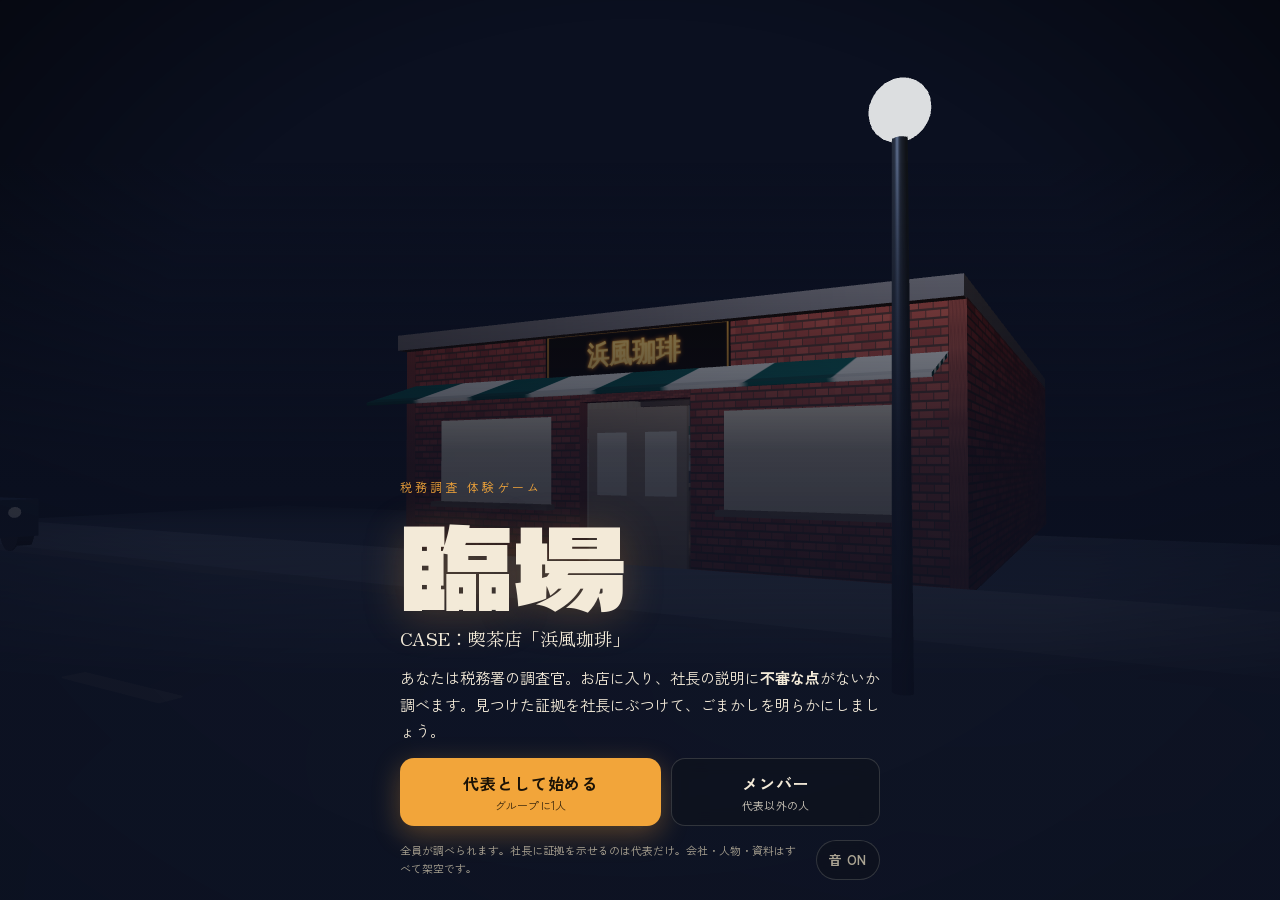
==== index.html @ a2a1b1ac "3Dの税務調査体験ゲーム「臨場」の最初の版を追加 Co-Authored-By: Claude Opus 5.5 <noreply@anthropic.com> Claude-Session: htt" ====
<!doctype html>
<html lang="ja">
<head>
<meta charset="utf-8">
<meta name="viewport" content="width=device-width,initial-scale=1,maximum-scale=1,viewport-fit=cover">
<meta name="theme-color" content="#0b1020">
<title>臨場 浜風珈琲</title>
<meta name="description" content="喫茶店に調査に入り、社長の説明の不審な点を証拠で崩す、3Dの税務調査体験ゲーム（すべて架空）。">
<link rel="preconnect" href="https://fonts.googleapis.com">
<link rel="preconnect" href="https://fonts.gstatic.com" crossorigin>
<link rel="stylesheet" href="https://fonts.googleapis.com/css2?family=Dela+Gothic+One&family=Zen+Kaku+Gothic+New:wght@400;700&family=Zen+Old+Mincho:wght@600&display=swap">
<link rel="stylesheet" href="css/game.css">
</head>
<body>
<div id="stage" aria-label="調査現場の3D画面"></div>
<div id="vignette"></div>
<div id="loading">調査の準備中…</div>

<!-- タイトル -->
<section id="title" hidden>
  <div class="t-wrap">
    <div class="t-kicker">税務調査 体験ゲーム</div>
    <h1 class="t-name">臨場</h1>
    <p class="t-case">CASE：喫茶店「浜風珈琲」</p>
    <p class="t-sub">あなたは税務署の調査官。お店に入り、社長の説明に<b>不審な点</b>がないか調べます。見つけた証拠を社長にぶつけて、ごまかしを明らかにしましょう。</p>
    <div class="t-row">
      <button class="btn btn-main" id="as-leader">代表として始める<small>グループに1人</small></button>
      <button class="btn btn-ghost" id="as-member">メンバー<small>代表以外の人</small></button>
    </div>
    <button class="btn btn-ghost t-resume" id="resume" hidden>続きから再開する</button>
    <div class="t-foot">
      <span>全員が調べられます。社長に証拠を示せるのは代表だけ。会社・人物・資料はすべて架空です。</span>
      <button class="icon-btn" id="t-sound" aria-label="音のオンとオフ"></button>
    </div>
  </div>
</section>

<!-- プレイ中 -->
<div id="hud" hidden>
  <div class="hud-top">
    <div class="place"><small id="role-label">代表</small><span id="place-label">店内</span></div>
    <div class="hud-tools">
      <button class="icon-btn" id="b-book" aria-label="手帳を開く">
        <svg viewBox="0 0 24 24" fill="none" stroke="currentColor" stroke-width="2" stroke-linecap="round" stroke-linejoin="round"><path d="M4 4h11a3 3 0 0 1 3 3v13H7a3 3 0 0 1-3-3z"/><path d="M4 17a3 3 0 0 1 3-3h11"/></svg>手帳<span class="badge" id="book-count">0</span></button>
      <button class="icon-btn" id="b-hint" aria-label="ヒントを聞く">
        <svg viewBox="0 0 24 24" fill="none" stroke="currentColor" stroke-width="2" stroke-linecap="round" stroke-linejoin="round"><path d="M9 18h6M10 21h4M12 3a6 6 0 0 0-4 10.5c.7.7 1 1.5 1 2.5h6c0-1 .3-1.8 1-2.5A6 6 0 0 0 12 3z"/></svg>ヒント</button>
      <button class="icon-btn" id="b-sound" aria-label="音のオンとオフ"></button>
    </div>
  </div>
  <div class="hud-mid"><div id="coach" hidden><div class="hand"></div><p>指でなぞって見回す・光る印をタップ</p></div></div>
  <div class="hud-bottom">
    <div class="claims" id="claims"></div>
    <div class="row2" id="row2">
      <button class="btn btn-ghost" id="b-move" hidden></button>
      <button class="btn btn-main" id="b-council">相談タイム</button>
    </div>
  </div>
</div>

<div id="talk" hidden>
  <div class="talk-box" id="talk-box" role="button" tabindex="0" aria-label="タップで次へ">
    <canvas id="talk-face" width="160" height="160"></canvas>
    <div><div class="talk-who" id="talk-who"></div><div class="talk-say" id="talk-say" aria-live="polite"></div></div>
    <div class="talk-next"><span>▼ タップで次へ</span></div>
  </div>
</div>
<button class="icon-btn" id="skip" hidden>スキップ ▶▶</button>

<div id="toast" hidden></div>
<section class="sheet" id="evidence" hidden><div class="paper" id="paper"></div></section>
<section class="sheet" id="notebook" hidden><div class="book" id="book"></div></section>
<section class="sheet" id="dial" hidden>
  <div class="lockbox" id="lockbox">
    <h2>金庫</h2>
    <p>4けたの番号で開きます。<br>番号のヒントは、どこかにあるはず。</p>
    <div class="wheels" id="wheels"></div>
    <div class="btns"><button class="btn btn-ghost" id="dial-cancel">やめる</button><button class="btn btn-main" id="dial-ok">開ける</button></div>
  </div>
</section>
<section class="sheet" id="council" hidden><div class="council-in" id="council-in"></div></section>

<div id="speedlines"></div>
<div id="thrust" hidden></div>
<div id="flash"></div>
<div id="banner" hidden></div>
<div id="fade"></div>
<section id="result" hidden><div class="r-wrap" id="result-in"></div></section>

<script src="js/vendor/three.min.js"></script>
<script src="js/data.js"></script>
<script src="js/audio.js"></script>
<script src="js/world.js"></script>
<script src="js/game.js"></script>
</body>
</html>
---- css/game.css ----
/* 夜の調査現場：3Dを全画面に敷き、操作は調査ファイル風の札と紙で重ねる（暗い1テーマに固定） */
:root{
  --night:#0b1020;
  --ink:#f3ead8;
  --dim:#aaa392;
  --amber:#f2a53a;
  --amber-ink:#1b1206;
  --red:#e2553f;
  --green:#5fbf8f;
  --paper:#f7f1e3;
  --paper-2:#ece3cf;
  --paper-ink:#2b2620;
  --paper-dim:#7a6e5c;
  --panel:rgba(14,18,30,.84);
  --panel-solid:#151b2b;
  --line:rgba(243,234,216,.16);
  --f-display:"Dela Gothic One","Hiragino Kaku Gothic StdN","Noto Sans JP",sans-serif;
  --f-body:"Zen Kaku Gothic New","Hiragino Sans","Noto Sans JP",system-ui,sans-serif;
  --f-paper:"Zen Old Mincho","Hiragino Mincho ProN","Noto Serif JP",serif;
  --gx:max(16px,env(safe-area-inset-left,0px));
  --gy:max(16px,env(safe-area-inset-right,0px));
  --top:calc(10px + env(safe-area-inset-top,0px));
  --bot:calc(12px + env(safe-area-inset-bottom,0px));
  color-scheme:dark;
}
*{box-sizing:border-box}
[hidden]{display:none!important}
html,body{height:100%;margin:0}
body{background:var(--night);color:var(--ink);font-family:var(--f-body);font-size:15px;overflow:hidden;
  -webkit-tap-highlight-color:transparent;user-select:none;-webkit-user-select:none;-webkit-touch-callout:none}
button{font:inherit;color:inherit;cursor:pointer;border:0;background:none;padding:0}
button:focus-visible{outline:2px solid var(--amber);outline-offset:3px}
b{font-weight:700}

#stage{position:fixed;inset:0;touch-action:none}
#stage canvas{display:block;width:100%;height:100%}
#vignette{position:fixed;inset:0;pointer-events:none;background:radial-gradient(ellipse at 50% 45%,transparent 55%,rgba(0,0,0,.55) 100%)}
#fade{position:fixed;inset:0;background:#000;opacity:0;pointer-events:none;transition:opacity .45s ease}
#fade.on{opacity:1}

/* ---------- 共通ボタン ---------- */
.btn{display:flex;align-items:center;justify-content:center;gap:8px;width:100%;min-height:52px;padding:12px 16px;border-radius:14px;
  font-weight:700;font-size:16px;letter-spacing:.06em;text-align:center;transition:transform .12s ease,filter .12s ease}
.btn:active{transform:scale(.97)}
.btn-main{background:var(--amber);color:var(--amber-ink);box-shadow:0 8px 28px rgba(242,165,58,.32)}
.btn-red{background:var(--red);color:#fff;box-shadow:0 8px 28px rgba(226,85,63,.35)}
.btn-ghost{background:var(--panel);border:1px solid var(--line);backdrop-filter:blur(8px);-webkit-backdrop-filter:blur(8px)}
.btn[disabled]{opacity:.38;cursor:default;box-shadow:none}
.icon-btn{white-space:nowrap;display:inline-flex;align-items:center;gap:6px;height:40px;padding:0 12px;border-radius:999px;background:var(--panel);
  border:1px solid var(--line);font-size:13px;font-weight:700;letter-spacing:.04em;backdrop-filter:blur(8px);-webkit-backdrop-filter:blur(8px);position:relative}
.icon-btn svg{width:18px;height:18px;flex:none}
.badge{position:absolute;top:-4px;right:-4px;min-width:20px;height:20px;padding:0 5px;border-radius:999px;background:var(--amber);color:var(--amber-ink);
  font-size:11px;display:grid;place-items:center;font-variant-numeric:tabular-nums}
.badge.pop{animation:pop .5s cubic-bezier(.2,1.6,.4,1)}
@keyframes pop{from{transform:scale(2.2)}}

/* ---------- 読み込み ---------- */
#loading{position:fixed;inset:0;display:grid;place-items:center;text-align:center;font-size:13px;color:var(--dim);letter-spacing:.2em;padding:0 var(--gx)}

/* ---------- タイトル ---------- */
#title{position:fixed;inset:0;display:flex;flex-direction:column;justify-content:flex-end;overflow:auto;
  background:linear-gradient(180deg,rgba(11,16,32,0) 18%,rgba(11,16,32,.78) 50%,rgba(11,16,32,.96) 75%);
  padding-left:var(--gx);padding-right:var(--gy);padding-block:var(--top) calc(20px + env(safe-area-inset-bottom,0px))}
.t-wrap{max-width:30rem;width:100%;margin:0 auto;display:flex;flex-direction:column;gap:14px}
.t-kicker{font-size:12px;letter-spacing:.26em;color:var(--amber)}
.t-name{font-family:var(--f-display);font-weight:400;font-size:clamp(64px,22vw,112px);line-height:.95;margin:0;letter-spacing:.02em;
  text-shadow:0 6px 40px rgba(242,165,58,.25)}
.t-case{font-family:var(--f-paper);font-size:18px;margin:-4px 0 0;color:var(--ink)}
.t-sub{font-size:15px;line-height:1.75;margin:0;color:var(--ink)}
.t-row{display:grid;grid-template-columns:1.25fr 1fr;gap:10px}
.t-row .btn{flex-direction:column;gap:2px;min-height:64px}
.t-row .btn small{font-size:11px;font-weight:400;letter-spacing:.02em;opacity:.85}
.t-foot{display:flex;justify-content:space-between;align-items:center;gap:12px;font-size:11px;color:var(--dim);line-height:1.6}
.t-resume{font-size:13px}

/* ---------- プレイ中のHUD ---------- */
#hud{position:fixed;inset:0;pointer-events:none;display:flex;flex-direction:column;
  padding-left:var(--gx);padding-right:var(--gy);padding-block:var(--top) var(--bot)}
#hud > *{pointer-events:auto}
#hud > .hud-mid{pointer-events:none}
.hud-top{display:flex;justify-content:space-between;align-items:center;gap:8px}
.place{display:flex;flex-direction:column;gap:2px;padding:6px 12px;border-radius:12px;background:var(--panel);border:1px solid var(--line);backdrop-filter:blur(8px);-webkit-backdrop-filter:blur(8px)}
.place small{font-size:10px;letter-spacing:.16em;color:var(--amber)}
.place span{font-size:14px;font-weight:700}
.hud-tools{display:flex;gap:6px}
.hud-mid{flex:1;pointer-events:none;position:relative}
.hud-bottom{display:flex;flex-direction:column;gap:8px;max-width:34rem;width:100%;margin:0 auto}
.claims{display:grid;grid-template-columns:repeat(3,1fr);gap:6px}
.claim-chip{display:flex;align-items:center;gap:6px;padding:7px 9px;border-radius:10px;background:var(--panel);border:1px solid var(--line);
  font-size:12px;line-height:1.25;backdrop-filter:blur(8px);-webkit-backdrop-filter:blur(8px);text-align:left}
.claim-chip i{flex:none;width:16px;height:16px;border-radius:50%;border:2px solid var(--dim)}
.claim-chip.solved{border-color:rgba(226,85,63,.6)}
.claim-chip.solved i{border-color:var(--red);background:var(--red);box-shadow:inset 0 0 0 3px var(--panel-solid)}
.claim-chip.just{animation:chipFlash 1.2s ease}
@keyframes chipFlash{0%,100%{background:var(--panel)}30%{background:rgba(226,85,63,.55)}}
.row2{display:flex;gap:8px}
.row2 .btn-ghost{width:auto;flex:none;padding-inline:14px;font-size:14px}
.row2 .btn-main{flex:1}

/* 操作のお手本（指） */
#coach{position:absolute;left:50%;top:44%;transform:translate(-50%,-50%);display:flex;flex-direction:column;align-items:center;gap:10px;pointer-events:none}
#coach .hand{width:56px;height:56px;border-radius:50%;background:rgba(242,165,58,.25);border:2px solid var(--amber);animation:swipe 2.2s ease-in-out infinite}
#coach p{white-space:nowrap;font-size:12px!important;margin:0;padding:6px 12px;border-radius:999px;background:var(--panel);font-size:13px}
@keyframes swipe{0%,100%{transform:translateX(-60px)}50%{transform:translateX(60px)}}

/* ---------- 台詞 ---------- */
#talk{position:fixed;left:0;right:0;bottom:0;padding-left:var(--gx);padding-right:var(--gy);padding-bottom:var(--bot);z-index:30;pointer-events:none}
.talk-box{pointer-events:auto;max-width:34rem;margin:0 auto;display:grid;grid-template-columns:64px 1fr;gap:12px;align-items:start;
  background:var(--panel);border:1px solid var(--line);border-radius:16px;padding:12px;backdrop-filter:blur(10px);-webkit-backdrop-filter:blur(10px);
  animation:talkIn .3s ease;cursor:pointer}
@keyframes talkIn{from{opacity:0;transform:translateY(12px)}}
.talk-box canvas{width:64px;height:64px;border-radius:12px;display:block}
.talk-box.no-face{grid-template-columns:1fr}
.talk-box.no-face canvas{display:none}
.talk-who{font-size:11px;letter-spacing:.14em;color:var(--amber);margin-bottom:3px}
.talk-say{font-size:16px;line-height:1.7;min-height:3.4em}
.talk-say b{color:var(--amber)}
.talk-next{display:flex;justify-content:flex-end;font-size:12px;color:var(--dim);margin-top:2px;grid-column:1/-1}
.talk-next span{animation:blink 1s steps(2) infinite}
@keyframes blink{50%{opacity:.2}}
#skip{position:fixed;top:var(--top);right:var(--gy);z-index:31}

/* ---------- お知らせ ---------- */
#toast{position:fixed;left:50%;top:calc(66px + env(safe-area-inset-top,0px));transform:translateX(-50%);z-index:40;pointer-events:none;
  padding:10px 16px;border-radius:999px;background:var(--panel-solid);border:1px solid var(--amber);font-size:14px;font-weight:700;white-space:nowrap;
  max-width:calc(100vw - 32px);overflow:hidden;text-overflow:ellipsis;animation:toastIn .35s cubic-bezier(.2,1.4,.4,1)}
@keyframes toastIn{from{opacity:0;transform:translate(-50%,-12px)}}

/* ---------- 紙（証拠） ---------- */
.sheet{position:fixed;inset:0;z-index:35;display:flex;align-items:center;justify-content:center;background:rgba(4,6,12,.62);
  padding-left:var(--gx);padding-right:var(--gy);padding-block:var(--top) var(--bot)}
.paper{background:var(--paper);color:var(--paper-ink);width:min(26rem,100%);max-height:100%;overflow:auto;border-radius:6px;padding:20px 18px 16px;
  box-shadow:0 24px 70px rgba(0,0,0,.65);transform:rotate(-.8deg);animation:paperIn .5s cubic-bezier(.2,1.1,.3,1.1);user-select:text;-webkit-user-select:text}
@keyframes paperIn{from{transform:translateY(60px) rotate(5deg) scale(.85);opacity:0}}
.paper h3{font-size:11px;letter-spacing:.16em;color:var(--paper-dim);margin:0 0 4px;font-weight:700}
.paper h2{font-family:var(--f-paper);font-size:21px;margin:0 0 12px;line-height:1.35;text-wrap:balance}
.paper .note{font-size:14px;line-height:1.75;margin:12px 0 0;padding:10px 12px;background:var(--paper-2);border-radius:6px}
.paper .note b{color:#b2321f}
.paper .new{display:inline-block;margin-left:6px;padding:1px 8px;border-radius:999px;background:var(--red);color:#fff;font-size:10px;letter-spacing:.1em;vertical-align:middle}
.doc{font-family:var(--f-paper);font-size:14px;width:100%;border-collapse:collapse;font-variant-numeric:tabular-nums}
table.doc td,table.doc th,.doc table td{padding:6px 3px;border-bottom:1px dashed #cbbfa7;vertical-align:top}
table.doc th{font-family:var(--f-body);font-size:11px;color:var(--paper-dim);text-align:left;font-weight:700}
table.doc td:last-child,.doc table td:last-child{text-align:right;white-space:nowrap}
.doc table{width:100%;border-collapse:collapse;margin-top:10px}
tr.hl td{background:rgba(242,165,58,.18)}
.doc.hand{font-size:17px;line-height:1.9;padding:12px 14px;background:#fffdf6;border:1px solid #e3d8c0;transform:rotate(-1deg)}
.doc.hand .big{font-size:22px;font-weight:600}
.doc.crumple{background:
  linear-gradient(115deg,transparent 30%,rgba(0,0,0,.05) 31%,transparent 33%),
  linear-gradient(35deg,transparent 52%,rgba(0,0,0,.06) 53%,transparent 56%),
  linear-gradient(160deg,transparent 64%,rgba(0,0,0,.05) 65%,transparent 68%),#fffdf6;
  animation:unfold .7s cubic-bezier(.2,1.2,.4,1)}
@keyframes unfold{from{transform:scale(.3) rotate(-25deg);border-radius:40%;filter:brightness(.8)}}
.doc.center{text-align:center}
.hanko{display:inline-grid;place-items:center;width:40px;height:40px;margin-left:8px;border:2px solid #c23a2a;border-radius:50%;color:#c23a2a;
  font-family:var(--f-paper);font-size:12px;font-weight:600;transform:rotate(-12deg);vertical-align:middle}
.hanko.red{width:auto;height:auto;padding:0 6px;border-radius:3px;font-size:13px}
.receipt{border:1px solid #d9cdb3;background:#fffdf6;padding:12px 14px;font-family:var(--f-paper)}
.r-head{text-align:center;font-size:18px;letter-spacing:.4em;border-bottom:2px double var(--paper-ink);padding-bottom:4px;margin-bottom:8px}
.r-to{font-size:14px;border-bottom:1px solid #cbbfa7;display:inline-block;padding-right:2em}
.r-amt{font-size:26px;text-align:center;margin:10px 0;letter-spacing:.06em;background:#f1e9d6;padding:4px}
.r-for{font-size:13px}
.r-foot{display:flex;justify-content:flex-end;align-items:center;gap:4px;font-size:12px;margin-top:10px}
.receipt.blank{background:repeating-linear-gradient(180deg,#fffdf6 0 92%,#efe6d2 92% 100%);box-shadow:3px 3px 0 #e7dcc4,6px 6px 0 #ddd1b6}
.receipt.blank .r-amt{color:transparent;text-shadow:none}
.key-art{display:inline-block;width:120px;height:60px;margin:6px auto;
  background:radial-gradient(circle at 22px 30px,transparent 9px,#d6a63c 10px,#d6a63c 18px,transparent 19px),
  linear-gradient(#d6a63c,#d6a63c) 38px 26px/76px 8px no-repeat,
  linear-gradient(#d6a63c,#d6a63c) 96px 34px/8px 14px no-repeat,
  linear-gradient(#d6a63c,#d6a63c) 106px 34px/8px 10px no-repeat;animation:keyShine 1.6s ease infinite}
@keyframes keyShine{50%{filter:brightness(1.3)}}
.photo-art .ph-frame{width:180px;height:120px;margin:0 auto 8px;border:8px solid #8a6a3a;background:linear-gradient(#9ad0ec,#f7e1b5);position:relative}
.ph-shop{position:absolute;left:24px;right:24px;bottom:0;height:56px;background:#e7d8bd;border-top:12px solid #1f5a4c;font-family:var(--f-paper);font-size:13px;display:grid;place-items:center}
.env{width:150px;height:90px;margin:0 auto;background:#d9c49a;position:relative;display:grid;place-items:center;border-radius:3px;
  clip-path:polygon(0 0,50% 40%,100% 0,100% 100%,0 100%);box-shadow:inset 0 -2px 0 rgba(0,0,0,.1)}
.env span{font-family:var(--f-paper);font-size:30px;color:#b2321f;margin-top:24px}
.paper-actions{margin-top:14px;display:grid;gap:8px}
.paper-actions .btn{background:var(--paper-ink);color:var(--paper);min-height:48px}

/* ---------- 手帳 ---------- */
#notebook .book{background:var(--panel-solid);border:1px solid var(--line);border-radius:18px;width:min(32rem,100%);max-height:100%;overflow:auto;padding:18px 16px 16px;
  animation:fadeUp .35s ease}
@keyframes fadeUp{from{opacity:0;transform:translateY(16px)}}
.book h2{font-family:var(--f-display);font-weight:400;font-size:24px;margin:0 0 12px;letter-spacing:.04em}
.book h4{font-size:11px;letter-spacing:.18em;color:var(--amber);margin:16px 0 8px;font-weight:700}
.book .claimrow{display:grid;grid-template-columns:auto 1fr;gap:10px;align-items:start;padding:10px 12px;border-radius:12px;background:rgba(255,255,255,.04);margin-bottom:6px;font-size:14px;line-height:1.55}
.book .claimrow .tag{font-size:11px;padding:2px 8px;border-radius:999px;border:1px solid var(--dim);color:var(--dim);white-space:nowrap}
.book .claimrow.solved .tag{border-color:var(--red);background:var(--red);color:#fff}
.book .claimrow small{display:block;color:var(--dim);font-size:12px;margin-top:2px}
.ev-grid{display:grid;grid-template-columns:repeat(auto-fill,minmax(7.2rem,1fr));gap:8px}
.ev{display:flex;flex-direction:column;align-items:flex-start;gap:6px;padding:10px;border-radius:12px;background:var(--paper);color:var(--paper-ink);text-align:left;
  font-size:13px;font-weight:700;line-height:1.35;min-height:76px;border:2px solid transparent;transition:transform .12s ease}
.ev:active{transform:scale(.97)}
.ev .ic{width:26px;height:26px;border-radius:7px;background:var(--paper-2);display:grid;place-items:center;font-size:14px}
.ev.empty{background:rgba(255,255,255,.04);color:var(--dim);border:1px dashed var(--line);font-weight:400}
.ev.sel{border-color:var(--red);box-shadow:0 0 0 3px rgba(226,85,63,.35)}
.ev.used{opacity:.55}
.book .close{margin-top:14px}

/* ---------- 金庫のダイヤル ---------- */
#dial .lockbox{background:linear-gradient(160deg,#4a5563,#2a313b);border:1px solid #6b7686;border-radius:20px;padding:20px 16px 16px;width:min(22rem,100%);
  box-shadow:inset 0 2px 0 rgba(255,255,255,.12),0 24px 70px rgba(0,0,0,.6);text-align:center;animation:fadeUp .35s ease}
.lockbox h2{font-family:var(--f-display);font-weight:400;font-size:22px;margin:0 0 4px}
.lockbox p{font-size:13px;color:#c9d0da;margin:0 0 14px;line-height:1.6}
.wheels{display:grid;grid-template-columns:repeat(4,1fr);gap:8px;margin-bottom:14px}
.wheel{display:flex;flex-direction:column;align-items:center;gap:4px}
.wheel button{width:100%;height:40px;border-radius:10px;background:rgba(0,0,0,.3);font-size:18px}
.wheel output{display:grid;place-items:center;width:100%;height:64px;border-radius:12px;background:#11151c;border:1px solid #6b7686;
  font-family:var(--f-display);font-size:36px;color:#9ff0c0;text-shadow:0 0 12px rgba(95,191,143,.6);font-variant-numeric:tabular-nums}
.lockbox.ng{animation:ng .45s ease}
@keyframes ng{20%,60%{transform:translateX(-10px)}40%,80%{transform:translateX(10px)}}
.lockbox .btns{display:grid;grid-template-columns:1fr 1.4fr;gap:8px}

/* ---------- 相談タイム ---------- */
#council{z-index:36;align-items:stretch;overflow:auto;background:rgba(4,6,12,.86);backdrop-filter:blur(6px);-webkit-backdrop-filter:blur(6px)}
.council-in{max-width:32rem;width:100%;margin:auto;display:flex;flex-direction:column;gap:12px;animation:fadeUp .4s ease}
.eyebrow{font-size:11px;letter-spacing:.22em;color:var(--amber);font-weight:700}
.council-in h2{font-family:var(--f-display);font-weight:400;font-size:clamp(24px,7.4vw,32px);margin:0;letter-spacing:.03em;line-height:1.2}
.council-in .lead{font-size:14px;line-height:1.7;margin:0;color:var(--ink)}
.council-timer{display:flex;align-items:center;gap:10px;padding:10px 12px;border-radius:12px;background:rgba(242,165,58,.1);border:1px solid rgba(242,165,58,.35);font-size:13px;line-height:1.5}
.council-timer b{font-family:var(--f-display);font-weight:400;font-size:24px;color:var(--amber);font-variant-numeric:tabular-nums;flex:none}
.claim-pick{display:flex;flex-direction:column;gap:8px}
.cpick{display:grid;grid-template-columns:auto 1fr;gap:12px;align-items:center;padding:14px;border-radius:14px;background:var(--paper);color:var(--paper-ink);text-align:left;
  font-family:var(--f-paper);font-size:16px;line-height:1.55;border:2px solid transparent}
.cpick .lab{font-family:var(--f-body);font-size:11px;font-weight:700;letter-spacing:.1em;padding:4px 8px;border-radius:8px;background:var(--paper-ink);color:var(--paper)}
.cpick.solved{opacity:.5}
.cpick.solved .lab{background:var(--red)}
.picked{padding:12px 14px;border-radius:12px;background:var(--paper);color:var(--paper-ink);font-family:var(--f-paper);font-size:16px;line-height:1.55}
.picked small{display:block;font-family:var(--f-body);font-size:11px;letter-spacing:.12em;color:var(--paper-dim);margin-bottom:2px;font-weight:700}
.member-note{padding:12px 14px;border-radius:12px;border:1px dashed var(--amber);font-size:14px;line-height:1.65;background:rgba(242,165,58,.06)}
.council-in .ev{min-height:0;flex-direction:row;align-items:center;padding:9px 10px;gap:8px}
.council-in{padding-bottom:8px}
.council-actions{display:grid;gap:8px;position:sticky;bottom:0;padding-top:6px;background:linear-gradient(transparent,rgba(4,6,12,.9) 30%)}

/* ---------- 対決 ---------- */
#flash{position:fixed;inset:0;background:#fff;opacity:0;pointer-events:none;z-index:50}
#banner{position:fixed;left:0;right:0;top:30%;text-align:center;pointer-events:none;z-index:51;font-family:var(--f-display);
  font-size:clamp(56px,20vw,120px);color:var(--red);letter-spacing:.06em;text-shadow:0 5px 0 #000,0 0 40px rgba(226,85,63,.7)}
#banner.show{animation:slam .8s cubic-bezier(.2,1.5,.4,1) both}
#banner small{display:block;font-family:var(--f-body);font-size:15px;letter-spacing:.2em;color:var(--ink);text-shadow:0 2px 6px #000;margin-top:6px}
@keyframes slam{from{transform:scale(3) rotate(-10deg);opacity:0}to{transform:scale(1) rotate(-4deg);opacity:1}}
#thrust{position:fixed;left:50%;top:34%;z-index:45;pointer-events:none;width:min(15rem,62vw);transform:translate(-50%,-50%) rotate(-4deg);
  background:var(--paper);color:var(--paper-ink);border-radius:6px;padding:14px 14px 12px;box-shadow:0 20px 60px rgba(0,0,0,.7);
  font-family:var(--f-paper);text-align:center;animation:thrust .55s cubic-bezier(.2,1.4,.4,1)}
#thrust small{display:block;font-family:var(--f-body);font-size:10px;letter-spacing:.18em;color:var(--paper-dim);font-weight:700}
#thrust strong{display:block;font-size:20px;margin-top:4px}
@keyframes thrust{from{transform:translate(-50%,40%) scale(.4) rotate(12deg);opacity:0}}
#speedlines{position:fixed;inset:0;pointer-events:none;z-index:44;opacity:0;
  background:repeating-conic-gradient(from 0deg at 50% 40%,rgba(255,255,255,.0) 0deg 4deg,rgba(255,255,255,.14) 4deg 5deg)}
#speedlines.on{animation:lines .9s ease}
@keyframes lines{0%{opacity:0}20%{opacity:1}100%{opacity:0}}

/* ---------- 結果 ---------- */
#result{position:fixed;inset:0;z-index:60;overflow:auto;background:linear-gradient(180deg,rgba(11,16,32,.55),rgba(11,16,32,.97) 40%);
  padding-left:var(--gx);padding-right:var(--gy);padding-block:calc(28px + env(safe-area-inset-top,0px)) calc(24px + env(safe-area-inset-bottom,0px))}
.r-wrap{max-width:32rem;margin:0 auto;display:flex;flex-direction:column;gap:14px;animation:fadeUp .6s ease}
.r-stamp{align-self:flex-start;font-family:var(--f-display);font-size:clamp(48px,16vw,80px);color:var(--red);border:6px solid var(--red);padding:2px 18px;border-radius:10px;
  transform:rotate(-6deg);letter-spacing:.08em;animation:slam .8s cubic-bezier(.2,1.5,.4,1) both;margin:8px 0 4px}
.r-lead{font-size:15px;line-height:1.75;margin:0}
.found{display:grid;grid-template-columns:1fr 1fr;gap:8px}
.found div{padding:12px;border-radius:14px;background:var(--paper);color:var(--paper-ink)}
.found small{display:block;line-height:1.5;font-size:11px;font-weight:700;letter-spacing:.1em;color:var(--paper-dim)}
.found strong{display:block;font-family:var(--f-display);font-weight:400;font-size:26px;margin:4px 0 2px;font-variant-numeric:tabular-nums}
.found p{margin:0;font-size:12px;line-height:1.6}
.learn{display:flex;flex-direction:column;gap:8px;margin:0;padding:0;list-style:none}
.learn li{display:grid;grid-template-columns:4.2em 1fr;gap:10px;padding:12px;border-radius:12px;background:var(--panel-solid);border:1px solid var(--line);font-size:14px;line-height:1.65}
.learn li b{color:var(--amber);font-size:13px;letter-spacing:.1em}
.why{padding:12px 14px;border-radius:12px;border-left:3px solid var(--amber);background:rgba(242,165,58,.08);font-size:14px;line-height:1.75}
.stats{display:flex;gap:16px;font-size:13px;color:var(--dim)}
.stats b{color:var(--ink);font-variant-numeric:tabular-nums}

@media (min-width:760px){
  .claim-chip{font-size:13px}
  .talk-say{font-size:17px}
}
@media (prefers-reduced-motion:reduce){
  *,*::before,*::after{animation-duration:.01ms!important;animation-iteration-count:1!important;transition-duration:.01ms!important}
}
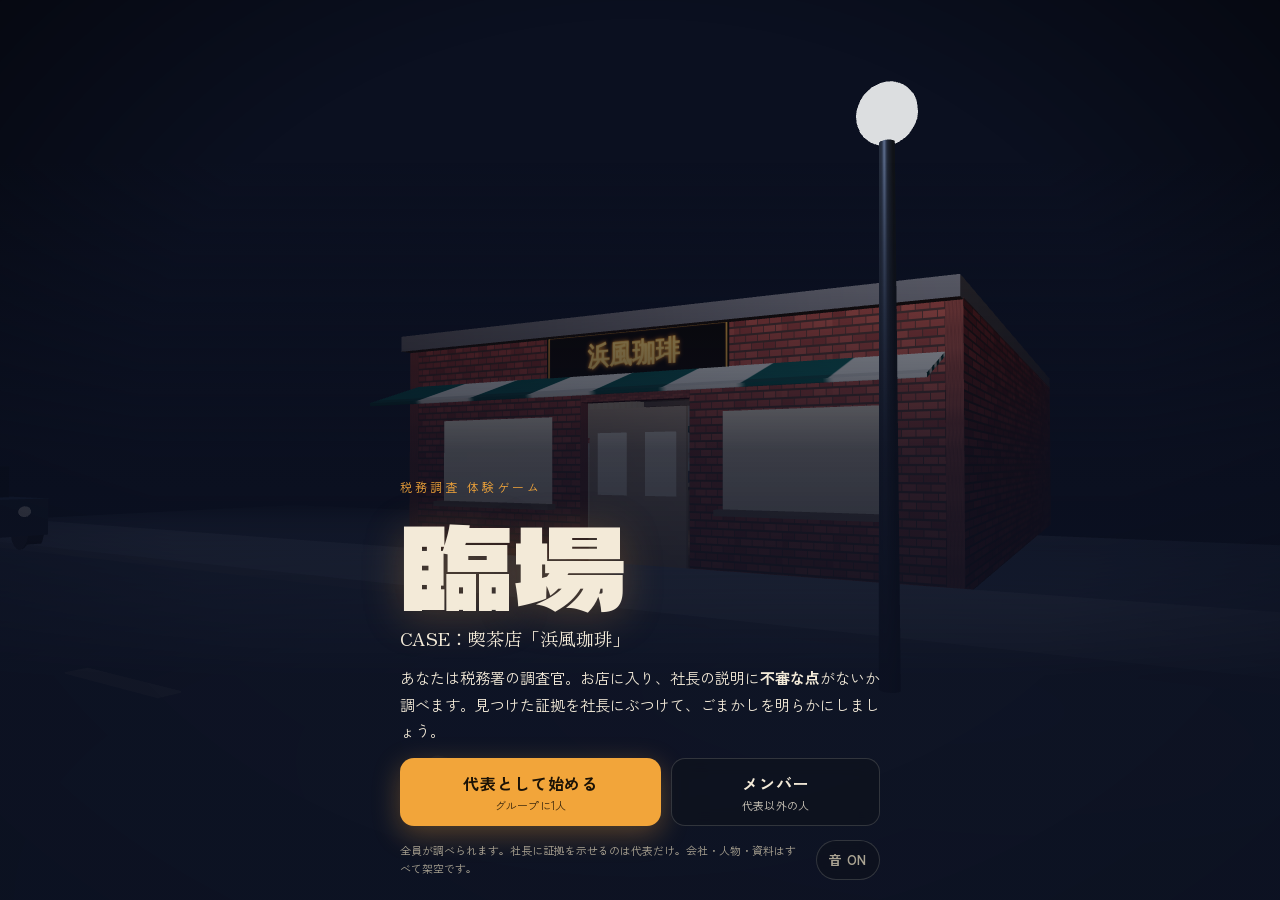
==== commit 471d7421: "進行画面とオフライン版を追加し、演出と案内を調整 Co-Authored-By: Claude Opus 5.5 <noreply@anthropic.com> Claude-Session: htt" ====
--- a/index.html
+++ b/index.html
@@ -83,6 +83,7 @@
 <div id="thrust" hidden></div>
 <div id="flash"></div>
 <div id="banner" hidden></div>
+<div class="cine" id="cine-t"></div><div class="cine" id="cine-b"></div>
 <div id="fade"></div>
 <section id="result" hidden><div class="r-wrap" id="result-in"></div></section>
 
--- a/css/game.css
+++ b/css/game.css
@@ -276,3 +276,9 @@
 @media (prefers-reduced-motion:reduce){
   *,*::before,*::after{animation-duration:.01ms!important;animation-iteration-count:1!important;transition-duration:.01ms!important}
 }
+
+/* 映画のような上下の黒帯（オープニングと対決のとき） */
+.cine{position:fixed;left:0;right:0;height:9vh;background:#000;z-index:25;pointer-events:none;transition:transform .6s ease}
+#cine-t{top:0;transform:translateY(-100%)}
+#cine-b{bottom:0;transform:translateY(100%)}
+body.cinema #cine-t,body.cinema #cine-b{transform:none}
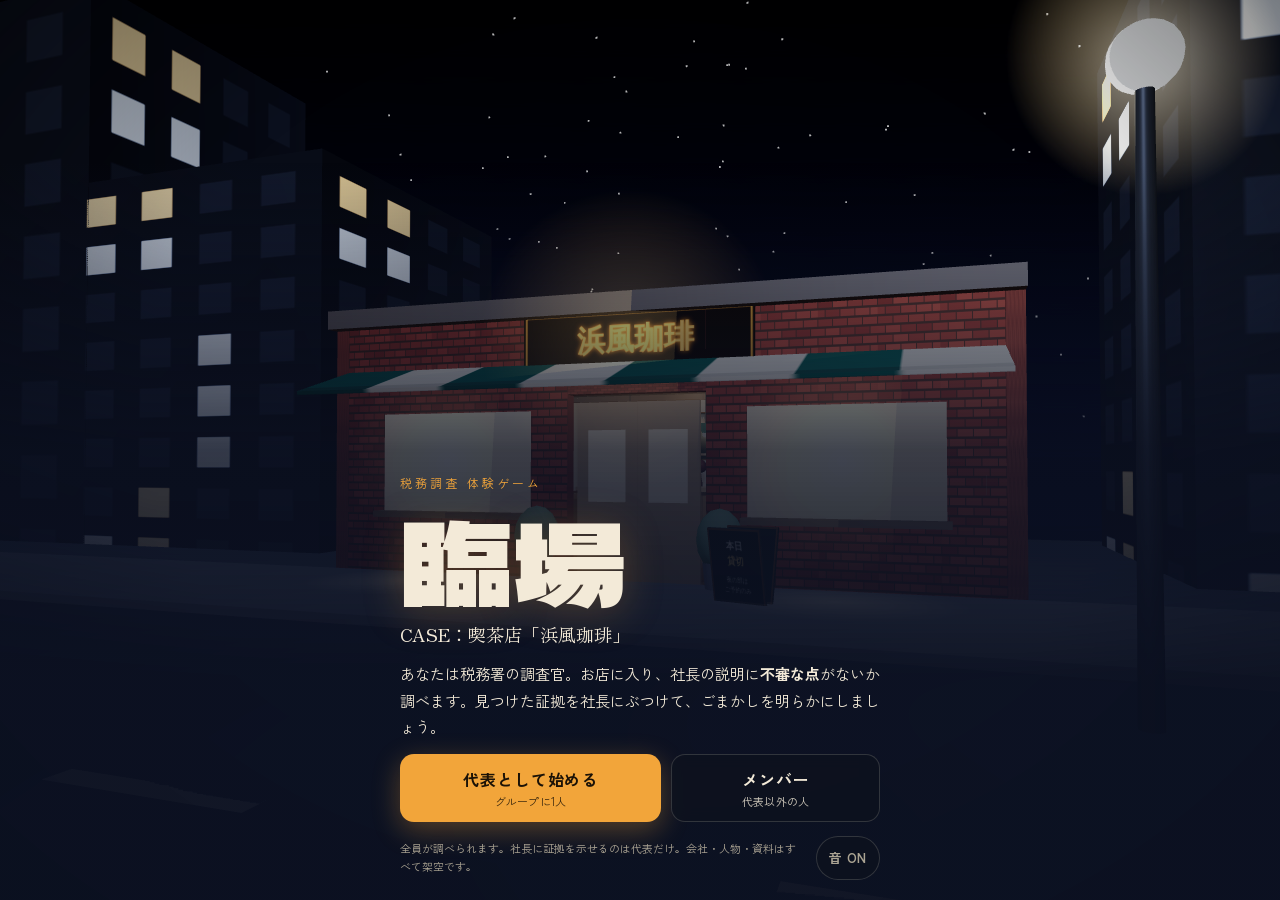
==== commit 21680950: "社長を悪徳社長に作り直し、絵と音の質を上げる - 金ぶち眼鏡・カイゼルひげ・金のネックレス・扇子の悪徳社長と、登場の名前札 - 夜空・となりのビル・ネオン・光のにじみ・影・小物・金の招き猫 - iPh" ====
--- a/index.html
+++ b/index.html
@@ -66,6 +66,7 @@
 </div>
 <button class="icon-btn" id="skip" hidden>スキップ ▶▶</button>
 
+<div id="namecard" hidden aria-hidden="true"><small>浜風珈琲　社長</small><strong>白洲 守</strong><span>しらす まもる ／ 口ぐせは「節税！」</span></div>
 <div id="toast" hidden></div>
 <section class="sheet" id="evidence" hidden><div class="paper" id="paper"></div></section>
 <section class="sheet" id="notebook" hidden><div class="book" id="book"></div></section>
--- a/css/game.css
+++ b/css/game.css
@@ -46,7 +46,7 @@
 .btn-red{background:var(--red);color:#fff;box-shadow:0 8px 28px rgba(226,85,63,.35)}
 .btn-ghost{background:var(--panel);border:1px solid var(--line);backdrop-filter:blur(8px);-webkit-backdrop-filter:blur(8px)}
 .btn[disabled]{opacity:.38;cursor:default;box-shadow:none}
-.icon-btn{white-space:nowrap;display:inline-flex;align-items:center;gap:6px;height:40px;padding:0 12px;border-radius:999px;background:var(--panel);
+.icon-btn{white-space:nowrap;display:inline-flex;align-items:center;gap:6px;height:44px;padding:0 12px;border-radius:999px;background:var(--panel);
   border:1px solid var(--line);font-size:13px;font-weight:700;letter-spacing:.04em;backdrop-filter:blur(8px);-webkit-backdrop-filter:blur(8px);position:relative}
 .icon-btn svg{width:18px;height:18px;flex:none}
 .badge{position:absolute;top:-4px;right:-4px;min-width:20px;height:20px;padding:0 5px;border-radius:999px;background:var(--amber);color:var(--amber-ink);
@@ -80,13 +80,14 @@
 #hud > .hud-mid{pointer-events:none}
 .hud-top{display:flex;justify-content:space-between;align-items:center;gap:8px}
 .place{display:flex;flex-direction:column;gap:2px;padding:6px 12px;border-radius:12px;background:var(--panel);border:1px solid var(--line);backdrop-filter:blur(8px);-webkit-backdrop-filter:blur(8px)}
-.place small{font-size:10px;letter-spacing:.16em;color:var(--amber)}
-.place span{font-size:14px;font-weight:700}
-.hud-tools{display:flex;gap:6px}
+.place small{font-size:10px;letter-spacing:.06em;color:var(--amber);white-space:nowrap;font-variant-numeric:tabular-nums}
+.place span{font-size:14px;font-weight:700;white-space:nowrap}
+.hud-tools{display:flex;gap:6px;flex:none}
+@media (max-width:380px){.icon-btn{padding:0 9px}.icon-btn svg{display:none}}
 .hud-mid{flex:1;pointer-events:none;position:relative}
 .hud-bottom{display:flex;flex-direction:column;gap:8px;max-width:34rem;width:100%;margin:0 auto}
 .claims{display:grid;grid-template-columns:repeat(3,1fr);gap:6px}
-.claim-chip{display:flex;align-items:center;gap:6px;padding:7px 9px;border-radius:10px;background:var(--panel);border:1px solid var(--line);
+.claim-chip{color:inherit;font:inherit;min-height:44px;display:flex;align-items:center;gap:6px;padding:7px 9px;border-radius:10px;background:var(--panel);border:1px solid var(--line);
   font-size:12px;line-height:1.25;backdrop-filter:blur(8px);-webkit-backdrop-filter:blur(8px);text-align:left}
 .claim-chip i{flex:none;width:16px;height:16px;border-radius:50%;border:2px solid var(--dim)}
 .claim-chip.solved{border-color:rgba(226,85,63,.6)}
@@ -282,3 +283,12 @@
 #cine-t{top:0;transform:translateY(-100%)}
 #cine-b{bottom:0;transform:translateY(100%)}
 body.cinema #cine-t,body.cinema #cine-b{transform:none}
+
+/* 社長の登場の札 */
+#namecard{position:fixed;left:0;top:22%;z-index:32;pointer-events:none;padding:14px 28px 14px max(20px,env(safe-area-inset-left,0px));
+  background:linear-gradient(90deg,rgba(90,20,34,.96),rgba(90,20,34,.85) 70%,rgba(90,20,34,0));border-top:3px solid #e8b94a;border-bottom:3px solid #e8b94a;
+  min-width:min(22rem,86vw);animation:cardIn .7s cubic-bezier(.2,1.2,.4,1) both}
+#namecard small{display:block;font-size:12px;letter-spacing:.2em;color:#e8b94a;font-weight:700}
+#namecard strong{display:block;font-family:var(--f-display);font-weight:400;font-size:clamp(40px,12vw,64px);line-height:1.1;letter-spacing:.06em;color:#fff;text-shadow:0 3px 0 #000}
+#namecard span{display:block;font-size:13px;color:#f3d9a8;margin-top:2px}
+@keyframes cardIn{from{transform:translateX(-110%)}}
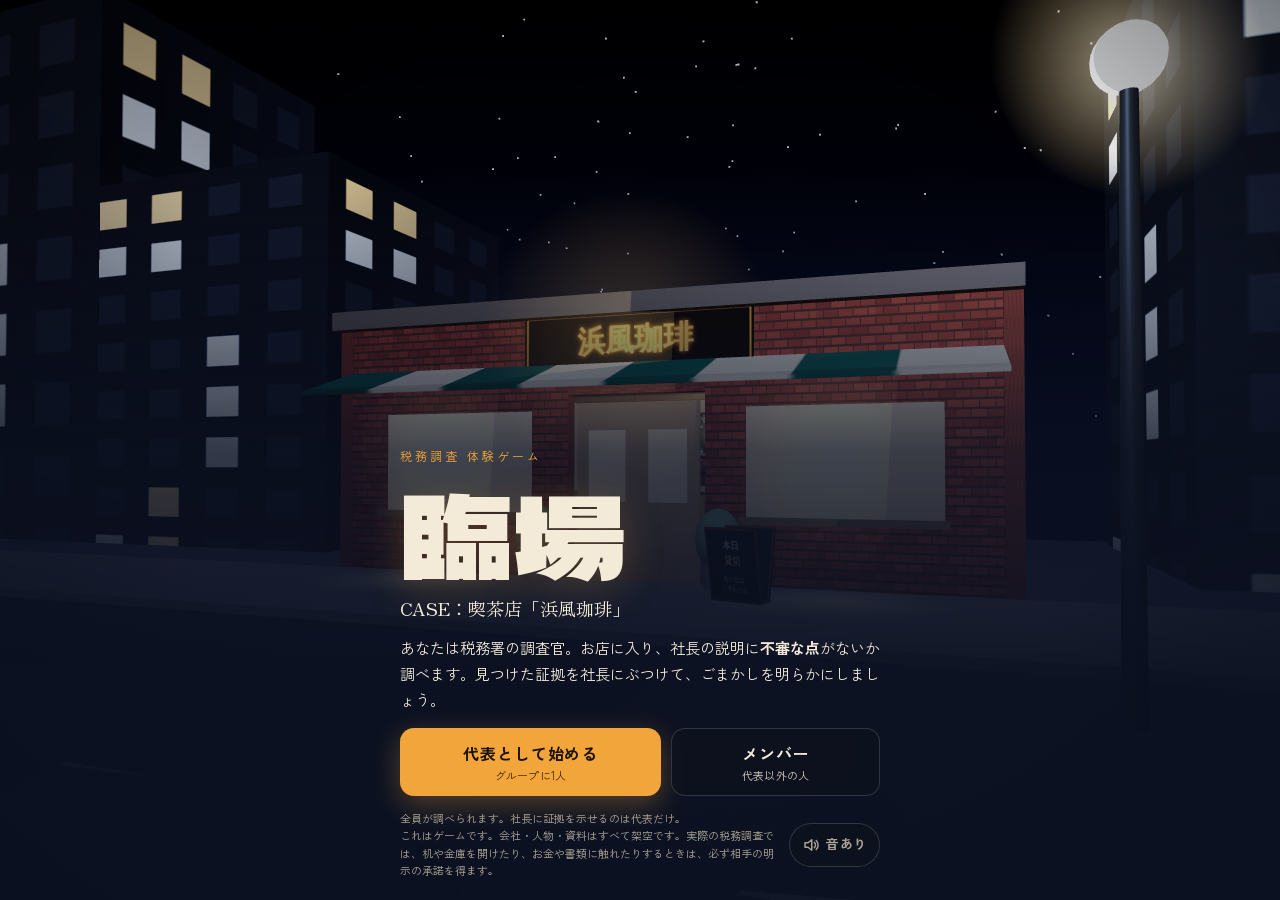
==== commit 346c8754: "調べる前に社長の承諾をもらう場面と注意書きを足し、音のオン・オフを分かりやすくする Co-Authored-By: Claude Opus 5.5 <noreply@anthropic.com> Cl" ====
--- a/index.html
+++ b/index.html
@@ -29,7 +29,7 @@
     </div>
     <button class="btn btn-ghost t-resume" id="resume" hidden>続きから再開する</button>
     <div class="t-foot">
-      <span>全員が調べられます。社長に証拠を示せるのは代表だけ。会社・人物・資料はすべて架空です。</span>
+      <span>全員が調べられます。社長に証拠を示せるのは代表だけ。<br>これはゲームです。会社・人物・資料はすべて架空です。実際の税務調査では、机や金庫を開けたり、お金や書類に触れたりするときは、必ず相手の明示の承諾を得ます。</span>
       <button class="icon-btn" id="t-sound" aria-label="音のオンとオフ"></button>
     </div>
   </div>
@@ -78,6 +78,7 @@
     <div class="btns"><button class="btn btn-ghost" id="dial-cancel">やめる</button><button class="btn btn-main" id="dial-ok">開ける</button></div>
   </div>
 </section>
+<section class="sheet" id="consent" hidden><div class="consent-card" id="consent-in" role="dialog" aria-label="承諾をもらう"></div></section>
 <section class="sheet" id="council" hidden><div class="council-in" id="council-in"></div></section>
 
 <div id="speedlines"></div>
--- a/css/game.css
+++ b/css/game.css
@@ -292,3 +292,12 @@
 #namecard strong{display:block;font-family:var(--f-display);font-weight:400;font-size:clamp(40px,12vw,64px);line-height:1.1;letter-spacing:.06em;color:#fff;text-shadow:0 3px 0 #000}
 #namecard span{display:block;font-size:13px;color:#f3d9a8;margin-top:2px}
 @keyframes cardIn{from{transform:translateX(-110%)}}
+
+/* 承諾をもらう */
+.consent-card{background:var(--panel-solid);border:1px solid rgba(242,165,58,.45);border-radius:18px;padding:20px 18px 16px;width:min(26rem,100%);display:flex;flex-direction:column;gap:10px;animation:fadeUp .35s ease}
+.consent-card h2{font-family:var(--f-display);font-weight:400;font-size:24px;margin:0;line-height:1.3}
+.consent-card p{margin:0;font-size:14px;line-height:1.75}
+.consent-card p b{color:var(--amber)}
+.consent-actions{display:grid;gap:8px;margin-top:4px}
+.icon-btn.muted{color:var(--dim);border-style:dashed}
+.t-foot span{line-height:1.6}
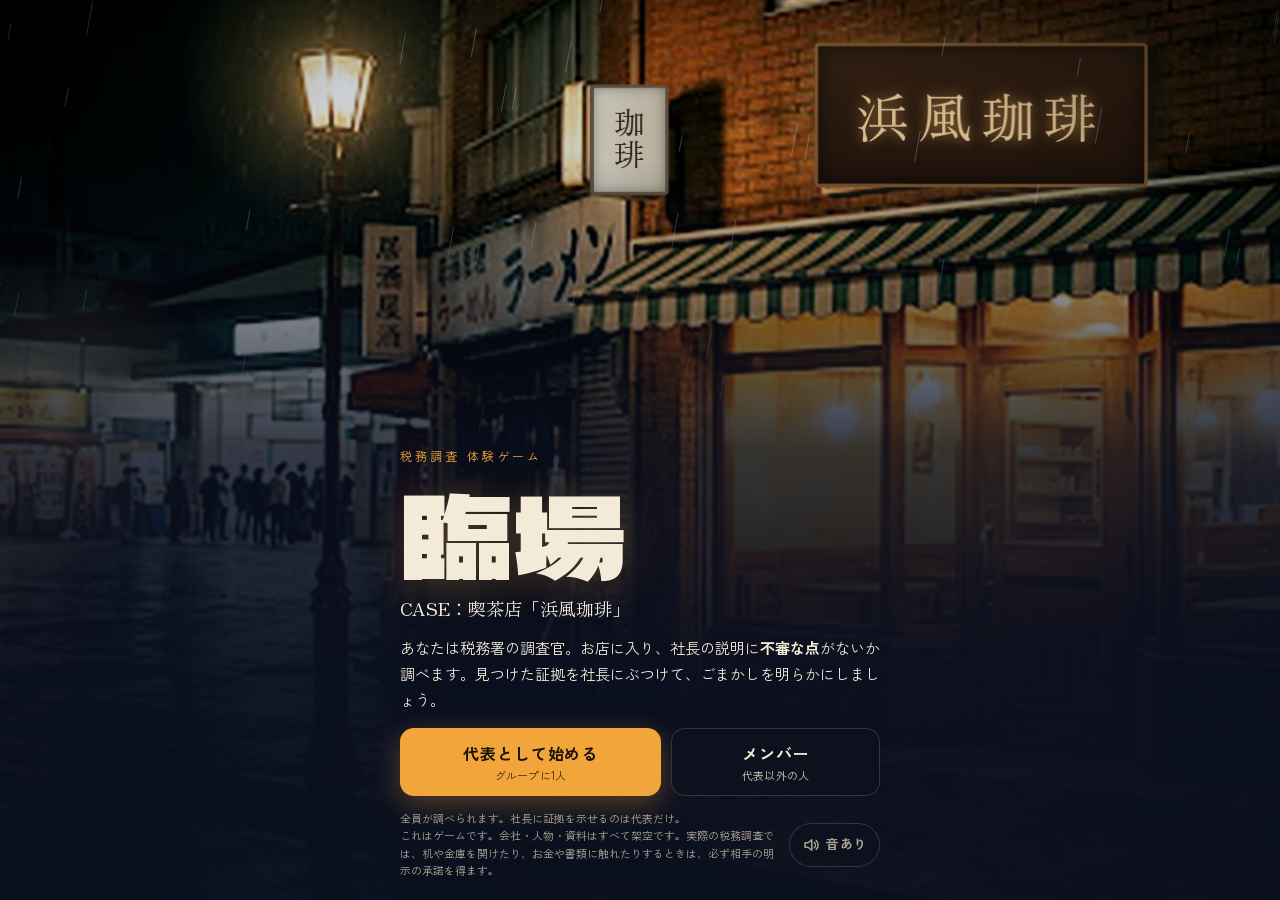
==== commit f6b10c70: "イラスト版に作り直し：背景を見回す画面・調べる印・社長と森先輩の立ち絵 - 3D（three.js）をやめ、画像AIで作ったイラストを使う表示（js/scene.js）に置き換え - 外観・店内・事務" ====
--- a/index.html
+++ b/index.html
@@ -5,14 +5,14 @@
 <meta name="viewport" content="width=device-width,initial-scale=1,maximum-scale=1,viewport-fit=cover">
 <meta name="theme-color" content="#0b1020">
 <title>臨場 浜風珈琲</title>
-<meta name="description" content="喫茶店に調査に入り、社長の説明の不審な点を証拠で崩す、3Dの税務調査体験ゲーム（すべて架空）。">
+<meta name="description" content="喫茶店に調査に入り、社長の説明の不審な点を証拠で崩す、税務調査体験ゲーム（すべて架空）。">
 <link rel="preconnect" href="https://fonts.googleapis.com">
 <link rel="preconnect" href="https://fonts.gstatic.com" crossorigin>
 <link rel="stylesheet" href="https://fonts.googleapis.com/css2?family=Dela+Gothic+One&family=Zen+Kaku+Gothic+New:wght@400;700&family=Zen+Old+Mincho:wght@600&display=swap">
 <link rel="stylesheet" href="css/game.css">
 </head>
 <body>
-<div id="stage" aria-label="調査現場の3D画面"></div>
+<div id="stage" aria-label="調査現場の画面"></div>
 <div id="vignette"></div>
 <div id="loading">調査の準備中…</div>
 
@@ -89,10 +89,10 @@
 <div id="fade"></div>
 <section id="result" hidden><div class="r-wrap" id="result-in"></div></section>
 
-<script src="js/vendor/three.min.js"></script>
 <script src="js/data.js"></script>
 <script src="js/audio.js"></script>
-<script src="js/world.js"></script>
+<script src="js/assets.js"></script>
+<script src="js/scene.js"></script>
 <script src="js/game.js"></script>
 </body>
 </html>
--- a/css/game.css
+++ b/css/game.css
@@ -83,7 +83,7 @@
 .place small{font-size:10px;letter-spacing:.06em;color:var(--amber);white-space:nowrap;font-variant-numeric:tabular-nums}
 .place span{font-size:14px;font-weight:700;white-space:nowrap}
 .hud-tools{display:flex;gap:6px;flex:none}
-@media (max-width:380px){.icon-btn{padding:0 9px}.icon-btn svg{display:none}}
+@media (max-width:430px){.icon-btn{padding:0 10px}#b-book svg,#b-hint svg{display:none}#b-sound .t{position:absolute;width:1px;height:1px;overflow:hidden;clip:rect(0 0 0 0)}#b-sound{padding:0 12px}}
 .hud-mid{flex:1;pointer-events:none;position:relative}
 .hud-bottom{display:flex;flex-direction:column;gap:8px;max-width:34rem;width:100%;margin:0 auto}
 .claims{display:grid;grid-template-columns:repeat(3,1fr);gap:6px}
@@ -100,7 +100,8 @@
 
 /* 操作のお手本（指） */
 #coach{position:absolute;left:50%;top:44%;transform:translate(-50%,-50%);display:flex;flex-direction:column;align-items:center;gap:10px;pointer-events:none}
-#coach .hand{width:56px;height:56px;border-radius:50%;background:rgba(242,165,58,.25);border:2px solid var(--amber);animation:swipe 2.2s ease-in-out infinite}
+#coach .hand{width:56px;height:56px;display:grid;place-items:center;font-size:40px;filter:drop-shadow(0 4px 10px rgba(0,0,0,.6));animation:swipe 2.2s ease-in-out infinite}
+#coach .hand::before{content:"👆"}
 #coach p{white-space:nowrap;font-size:12px!important;margin:0;padding:6px 12px;border-radius:999px;background:var(--panel);font-size:13px}
 @keyframes swipe{0%,100%{transform:translateX(-60px)}50%{transform:translateX(60px)}}
 
@@ -301,3 +302,96 @@
 .consent-actions{display:grid;gap:8px;margin-top:4px}
 .icon-btn.muted{color:var(--dim);border-style:dashed}
 .t-foot span{line-height:1.6}
+
+/* ================= イラスト版の画面（scene.js） ================= */
+.sc-view{position:absolute;inset:0;overflow:hidden;background:#05070d}
+.sc-cam{position:absolute;left:0;top:0;transform-origin:0 0;will-change:transform}
+.sc-bg{position:absolute;inset:0;width:100%;height:100%;display:block;object-fit:cover;-webkit-user-drag:none;pointer-events:none;
+  filter:saturate(1.08) contrast(1.06)}
+.sc-cam{transition:filter .5s ease}
+.sc-view.focus .sc-cam{filter:blur(2.5px) brightness(.5) saturate(.8)}
+.sc-tint{position:absolute;inset:0;pointer-events:none;mix-blend-mode:multiply}
+.sc-glow{position:absolute;inset:0;pointer-events:none}
+.sc-glow i{position:absolute;aspect-ratio:1;transform:translate(-50%,-50%);border-radius:50%;
+  background:radial-gradient(circle,color-mix(in srgb,var(--c) 55%,transparent) 0%,transparent 65%);mix-blend-mode:screen;opacity:.55;
+  animation:flicker 5s ease-in-out infinite}
+@keyframes flicker{0%,100%{opacity:.5}40%{opacity:.62}43%{opacity:.4}46%{opacity:.6}70%{opacity:.55}}
+#stage canvas.sc-fx{position:absolute;inset:0;width:100%;height:100%;pointer-events:none}
+.sc-grain{position:absolute;inset:-50%;pointer-events:none;opacity:.10;mix-blend-mode:overlay;
+  background-image:url("data:image/svg+xml,%3Csvg xmlns='http://www.w3.org/2000/svg' width='160' height='160'%3E%3Cfilter id='n'%3E%3CfeTurbulence type='fractalNoise' baseFrequency='.9' numOctaves='2' stitchTiles='stitch'/%3E%3C/filter%3E%3Crect width='100%25' height='100%25' filter='url(%23n)'/%3E%3C/svg%3E");
+  animation:grain .6s steps(3) infinite}
+@keyframes grain{0%{transform:translate(0,0)}33%{transform:translate(-3%,2%)}66%{transform:translate(2%,-3%)}}
+.sc-sign{position:absolute;left:51%;top:10.6%;width:18%;height:14%;display:grid;place-items:center;
+  background:linear-gradient(180deg,#3a2414,#24150b);border:.35vmin solid #8a6136;border-radius:4px;box-shadow:inset 0 0 18px rgba(0,0,0,.6),0 0 30px rgba(255,190,110,.25);
+  font-family:var(--f-paper);color:#ffd99a;font-size:46px;letter-spacing:.18em;text-shadow:0 0 12px rgba(255,190,110,.75)}
+.sc-sign.v{left:38.9%;top:14.6%;width:4.2%;height:10.8%;font-size:26px;letter-spacing:.05em;writing-mode:vertical-rl;background:linear-gradient(90deg,#efe6d2,#d8ccb0);color:#3a2414;border-color:#6b5a44;text-shadow:none;box-shadow:inset 0 0 10px rgba(0,0,0,.35)}
+
+/* 調べる印 */
+.sc-marks{position:absolute;inset:0}
+.sc-mark{position:absolute;width:0;height:0;pointer-events:auto}
+.sc-mark .m{position:absolute;left:0;top:0;transform:scale(var(--inv,1));transform-origin:0 0}
+.sc-mark .ring{position:absolute;left:-26px;top:-26px;width:52px;height:52px;border-radius:50%;transform-origin:26px 26px;
+  border:3px solid var(--amber);background:radial-gradient(circle,rgba(242,165,58,.45) 0 22%,rgba(242,165,58,.12) 23% 100%);
+  box-shadow:0 0 0 2px rgba(0,0,0,.35),0 0 22px rgba(242,165,58,.7);animation:markPulse 1.6s ease-in-out infinite}
+.sc-mark .ring::after{content:"";position:absolute;inset:-12px;border-radius:50%;border:2px solid rgba(242,165,58,.6);animation:markWave 1.6s ease-out infinite}
+@keyframes markPulse{0%,100%{scale:1}50%{scale:1.1}}
+@keyframes markWave{from{opacity:1;scale:.7}to{opacity:0;scale:1.35}}
+.sc-mark .lab{position:absolute;left:0;top:30px;transform-origin:0 0;translate:-50% 0;white-space:nowrap;padding:3px 9px;border-radius:999px;
+  background:rgba(10,12,20,.82);border:1px solid rgba(242,165,58,.55);font-size:13px;font-weight:700;letter-spacing:.04em;color:var(--ink)}
+.sc-mark[data-state="done"] .ring{border-color:rgba(243,234,216,.55);background:rgba(0,0,0,.35);box-shadow:none;animation:none}
+.sc-mark[data-state="done"] .ring::after{content:"✓";inset:0;border:0;display:grid;place-items:center;font-size:22px;font-weight:700;color:var(--ink);animation:none}
+.sc-mark[data-state="done"] .lab{opacity:.75;border-color:var(--line)}
+.sc-mark[data-state="lock"] .ring{border-color:#9fb4d8;box-shadow:0 0 18px rgba(159,180,216,.6)}
+.sc-mark[data-state="lock"] .ring::after{content:"🔒";inset:0;border:0;display:grid;place-items:center;font-size:18px;animation:none}
+.sc-mark.door .ring{border-color:#6fc3ff;background:radial-gradient(circle,rgba(111,195,255,.5) 0 22%,rgba(111,195,255,.12) 23% 100%);box-shadow:0 0 22px rgba(111,195,255,.7)}
+.sc-mark.door .ring::after{border-color:rgba(111,195,255,.6)}
+.sc-mark.door .lab{border-color:rgba(111,195,255,.6);color:#d6eeff}
+.sc-edge{position:absolute;top:calc(var(--top) + 64px);z-index:3;min-width:48px;height:44px;padding:0 12px;border-radius:999px;font-weight:700;font-size:14px;
+  background:rgba(242,165,58,.92);color:var(--amber-ink);box-shadow:0 6px 20px rgba(0,0,0,.4);animation:edgeNudge 1.4s ease-in-out infinite}
+.sc-edge.l{left:var(--gx)}.sc-edge.r{right:var(--gy)}
+@keyframes edgeNudge{0%,100%{transform:translateX(0)}50%{transform:translateX(var(--d,4px))}}
+.sc-edge.l{--d:-4px}
+.sc-pop{position:absolute;transform:scale(var(--inv,1)) translate(-50%,-50%);transform-origin:0 0;font-size:44px;filter:drop-shadow(0 0 14px rgba(255,210,120,.9));animation:popUp 1.1s ease forwards;pointer-events:none}
+@keyframes popUp{0%{opacity:0;translate:0 10px;scale:.4}25%{opacity:1;translate:0 -18px;scale:1.15}75%{opacity:1;translate:0 -30px;scale:1}100%{opacity:0;translate:0 -46px}}
+.sc-burst{position:absolute;width:0;height:0}
+.sc-burst::before{content:"";position:absolute;left:-90px;top:-90px;width:180px;height:180px;border-radius:50%;transform:scale(var(--inv,1));
+  background:radial-gradient(circle,color-mix(in srgb,var(--c,#ffd27a) 90%,transparent),transparent 65%);mix-blend-mode:screen;animation:burst .9s ease-out forwards}
+@keyframes burst{from{opacity:1;scale:.3}to{opacity:0;scale:1.6}}
+
+/* 立ち絵 */
+.sc-actors{position:absolute;inset:0;pointer-events:none}
+.sc-actor{position:absolute;bottom:0;height:min(86vh,980px);aspect-ratio:.64;transition:filter .3s ease,opacity .3s ease,translate .35s ease}
+.sc-actor .body{position:absolute;inset:0;transform-origin:50% 100%}
+.sc-actor img{position:absolute;inset:0;width:100%;height:100%;object-fit:contain;object-position:50% 100%;
+  filter:drop-shadow(0 0 30px rgba(0,0,0,.65)) drop-shadow(0 18px 30px rgba(0,0,0,.55))}
+.sc-actor img.next{opacity:0}
+.sc-actor img.next.on{animation:xfade .18s ease forwards}
+@keyframes xfade{to{opacity:1}}
+.sc-actor.boss{right:max(-4vw,calc(50% - 46vh))}
+.sc-actor.mori{left:max(-4vw,calc(50% - 46vh))}
+.sc-actor.enter{animation:actorIn .45s cubic-bezier(.2,.9,.3,1)}
+.sc-actor.boss.enter{--from:60px}.sc-actor.mori.enter{--from:-60px}
+@keyframes actorIn{from{opacity:0;translate:var(--from) 0}}
+.sc-actor.out{opacity:0;translate:0 20px}
+.sc-actor.dim{filter:brightness(.42) saturate(.6)}
+.sc-actor.soft{filter:brightness(.7)}
+/* 縦長の画面：話している人だけを中央に大きく */
+@media (max-aspect-ratio:1/1){
+  .sc-actor{height:72vh}
+  .sc-actor.boss,.sc-actor.mori{left:50%;right:auto;margin-left:calc(-72vh * .32)}
+  .sc-actor.dim{opacity:0;translate:0 14px}
+}
+.sc-actors[data-mode="side"] .sc-actor{height:min(60vh,640px)}
+@media (max-aspect-ratio:1/1){
+  .sc-actors[data-mode="side"] .sc-actor{height:52vh;margin-left:calc(-52vh * .32)}
+  .sc-actors[data-mode="side"] .sc-actor.mori{left:max(calc(-52vh * .12),calc(50% - 52vh * .55));margin-left:0}
+}
+.r-shock{animation:rShock .5s cubic-bezier(.2,1.8,.4,1)}
+@keyframes rShock{0%{transform:scale(1)}30%{transform:scale(1.08) translateY(-12px)}100%{transform:scale(1)}}
+.r-smug{animation:rSmug .9s ease}
+@keyframes rSmug{0%,100%{transform:rotate(0)}25%{transform:rotate(-1.6deg)}50%{transform:rotate(1.4deg)}75%{transform:rotate(-.8deg)}}
+.r-sad{animation:rSad 1s ease forwards}
+@keyframes rSad{to{transform:translateY(16px) scale(.98)}}
+.r-talk{animation:rTalk .35s ease}
+@keyframes rTalk{50%{transform:translateY(-4px)}}
+.sc-view[data-room="ext"] .sc-bg{filter:saturate(1.1) contrast(1.08) brightness(.95)}
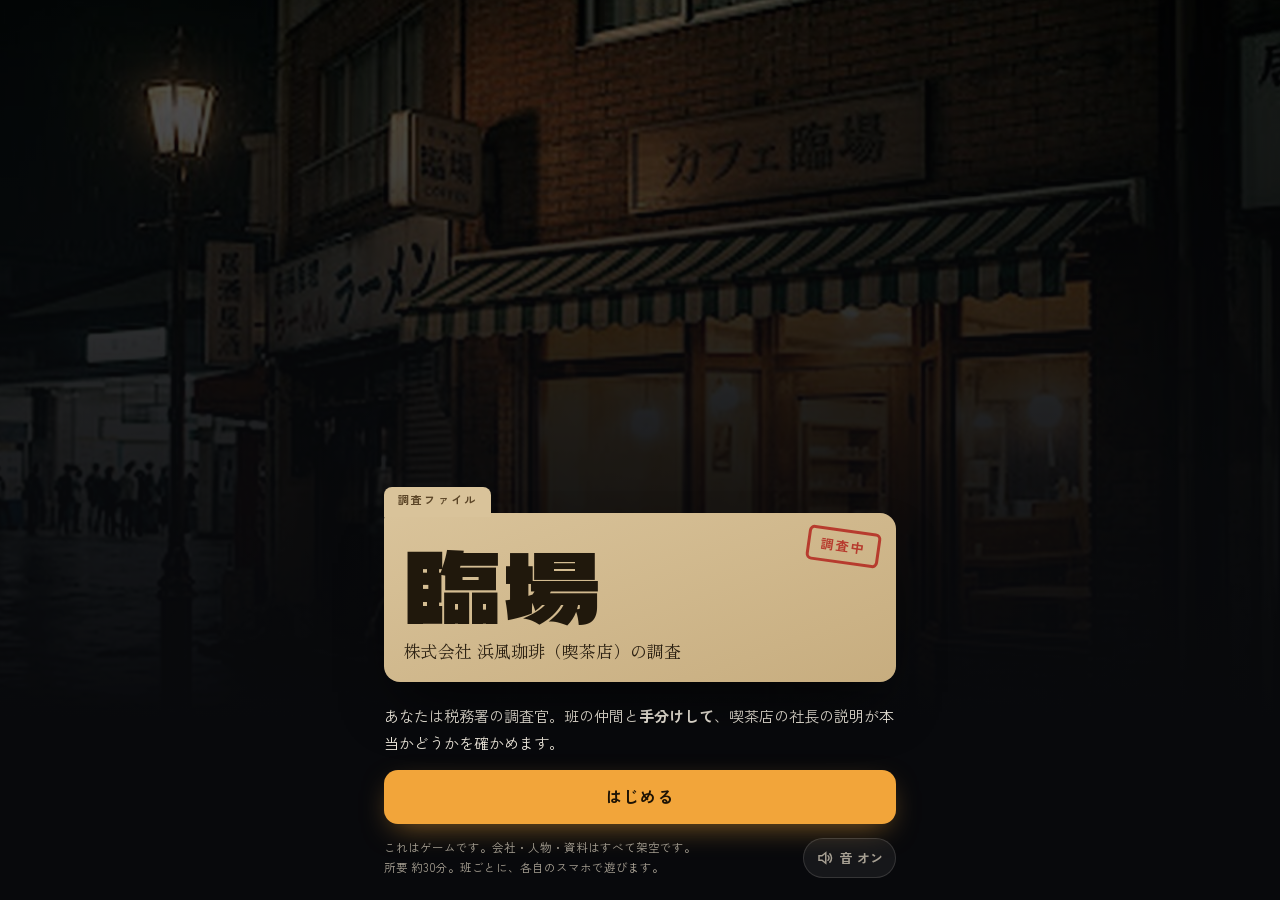
==== commit 27f46dcf: "臨場 v2：班で担当を分けて相談する3幕構成に作り直し - 担当（代表・売上・現金・仕入れ）を各自が選ぶ。人数は自由（兼任・同じ担当を複数人） - 第1幕 準備調査／第2幕 臨場（持ち時間・承諾）／第" ====
--- a/index.html
+++ b/index.html
@@ -2,97 +2,25 @@
 <html lang="ja">
 <head>
 <meta charset="utf-8">
-<meta name="viewport" content="width=device-width,initial-scale=1,maximum-scale=1,viewport-fit=cover">
-<meta name="theme-color" content="#0b1020">
+<meta name="viewport" content="width=device-width,initial-scale=1,viewport-fit=cover">
+<meta name="theme-color" content="#13161d">
 <title>臨場 浜風珈琲</title>
-<meta name="description" content="喫茶店に調査に入り、社長の説明の不審な点を証拠で崩す、税務調査体験ゲーム（すべて架空）。">
+<meta name="description" content="班で手分けして喫茶店を調べ、社長の説明を証拠で確かめる税務調査体験ゲーム（すべて架空）。">
 <link rel="preconnect" href="https://fonts.googleapis.com">
 <link rel="preconnect" href="https://fonts.gstatic.com" crossorigin>
-<link rel="stylesheet" href="https://fonts.googleapis.com/css2?family=Dela+Gothic+One&family=Zen+Kaku+Gothic+New:wght@400;700&family=Zen+Old+Mincho:wght@600&display=swap">
-<link rel="stylesheet" href="css/game.css">
+<link rel="stylesheet" href="https://fonts.googleapis.com/css2?family=Dela+Gothic+One&family=Zen+Kaku+Gothic+New:wght@400;700&family=Zen+Kurenaido&family=Zen+Old+Mincho:wght@600&display=swap">
+<link rel="stylesheet" href="css/app.css">
 </head>
 <body>
-<div id="stage" aria-label="調査現場の画面"></div>
-<div id="vignette"></div>
-<div id="loading">調査の準備中…</div>
-
-<!-- タイトル -->
-<section id="title" hidden>
-  <div class="t-wrap">
-    <div class="t-kicker">税務調査 体験ゲーム</div>
-    <h1 class="t-name">臨場</h1>
-    <p class="t-case">CASE：喫茶店「浜風珈琲」</p>
-    <p class="t-sub">あなたは税務署の調査官。お店に入り、社長の説明に<b>不審な点</b>がないか調べます。見つけた証拠を社長にぶつけて、ごまかしを明らかにしましょう。</p>
-    <div class="t-row">
-      <button class="btn btn-main" id="as-leader">代表として始める<small>グループに1人</small></button>
-      <button class="btn btn-ghost" id="as-member">メンバー<small>代表以外の人</small></button>
-    </div>
-    <button class="btn btn-ghost t-resume" id="resume" hidden>続きから再開する</button>
-    <div class="t-foot">
-      <span>全員が調べられます。社長に証拠を示せるのは代表だけ。<br>これはゲームです。会社・人物・資料はすべて架空です。実際の税務調査では、机や金庫を開けたり、お金や書類に触れたりするときは、必ず相手の明示の承諾を得ます。</span>
-      <button class="icon-btn" id="t-sound" aria-label="音のオンとオフ"></button>
-    </div>
-  </div>
-</section>
-
-<!-- プレイ中 -->
-<div id="hud" hidden>
-  <div class="hud-top">
-    <div class="place"><small id="role-label">代表</small><span id="place-label">店内</span></div>
-    <div class="hud-tools">
-      <button class="icon-btn" id="b-book" aria-label="手帳を開く">
-        <svg viewBox="0 0 24 24" fill="none" stroke="currentColor" stroke-width="2" stroke-linecap="round" stroke-linejoin="round"><path d="M4 4h11a3 3 0 0 1 3 3v13H7a3 3 0 0 1-3-3z"/><path d="M4 17a3 3 0 0 1 3-3h11"/></svg>手帳<span class="badge" id="book-count">0</span></button>
-      <button class="icon-btn" id="b-hint" aria-label="ヒントを聞く">
-        <svg viewBox="0 0 24 24" fill="none" stroke="currentColor" stroke-width="2" stroke-linecap="round" stroke-linejoin="round"><path d="M9 18h6M10 21h4M12 3a6 6 0 0 0-4 10.5c.7.7 1 1.5 1 2.5h6c0-1 .3-1.8 1-2.5A6 6 0 0 0 12 3z"/></svg>ヒント</button>
-      <button class="icon-btn" id="b-sound" aria-label="音のオンとオフ"></button>
-    </div>
-  </div>
-  <div class="hud-mid"><div id="coach" hidden><div class="hand"></div><p>指でなぞって見回す・光る印をタップ</p></div></div>
-  <div class="hud-bottom">
-    <div class="claims" id="claims"></div>
-    <div class="row2" id="row2">
-      <button class="btn btn-ghost" id="b-move" hidden></button>
-      <button class="btn btn-main" id="b-council">相談タイム</button>
-    </div>
-  </div>
-</div>
-
-<div id="talk" hidden>
-  <div class="talk-box" id="talk-box" role="button" tabindex="0" aria-label="タップで次へ">
-    <canvas id="talk-face" width="160" height="160"></canvas>
-    <div><div class="talk-who" id="talk-who"></div><div class="talk-say" id="talk-say" aria-live="polite"></div></div>
-    <div class="talk-next"><span>▼ タップで次へ</span></div>
-  </div>
-</div>
-<button class="icon-btn" id="skip" hidden>スキップ ▶▶</button>
-
-<div id="namecard" hidden aria-hidden="true"><small>浜風珈琲　社長</small><strong>白洲 守</strong><span>しらす まもる ／ 口ぐせは「節税！」</span></div>
-<div id="toast" hidden></div>
-<section class="sheet" id="evidence" hidden><div class="paper" id="paper"></div></section>
-<section class="sheet" id="notebook" hidden><div class="book" id="book"></div></section>
-<section class="sheet" id="dial" hidden>
-  <div class="lockbox" id="lockbox">
-    <h2>金庫</h2>
-    <p>4けたの番号で開きます。<br>番号のヒントは、どこかにあるはず。</p>
-    <div class="wheels" id="wheels"></div>
-    <div class="btns"><button class="btn btn-ghost" id="dial-cancel">やめる</button><button class="btn btn-main" id="dial-ok">開ける</button></div>
-  </div>
-</section>
-<section class="sheet" id="consent" hidden><div class="consent-card" id="consent-in" role="dialog" aria-label="承諾をもらう"></div></section>
-<section class="sheet" id="council" hidden><div class="council-in" id="council-in"></div></section>
-
-<div id="speedlines"></div>
-<div id="thrust" hidden></div>
+<header id="bar" hidden></header>
+<main id="app"></main>
+<div id="talkdim" hidden></div>
+<div id="talk" hidden aria-live="polite"></div>
 <div id="flash"></div>
-<div id="banner" hidden></div>
-<div class="cine" id="cine-t"></div><div class="cine" id="cine-b"></div>
-<div id="fade"></div>
-<section id="result" hidden><div class="r-wrap" id="result-in"></div></section>
-
-<script src="js/data.js"></script>
+<noscript><p style="padding:16px">このゲームを遊ぶには JavaScript をオンにしてください。</p></noscript>
+<script src="js/case.js"></script>
 <script src="js/audio.js"></script>
 <script src="js/assets.js"></script>
-<script src="js/scene.js"></script>
-<script src="js/game.js"></script>
+<script src="js/app.js"></script>
 </body>
 </html>
--- a/css/app.css
+++ b/css/app.css
@@ -0,0 +1,333 @@
+/* 臨場 v2 ― 資料が主役の「調査ファイル」デザイン（暗い机の上に紙の資料。1テーマ固定） */
+:root{
+  --desk:#13161d; --desk-2:#1b2029; --desk-3:#242a35;
+  --ink:#f1ebdf; --dim:#a7a093; --line:rgba(241,235,223,.14);
+  --amber:#f2a53a; --amber-ink:#1d1305; --red:#e2553f; --teal:#4fb3a9; --violet:#8f8cf0;
+  --paper:#f7f2e6; --paper-2:#efe7d4; --paper-ink:#2a251e; --paper-dim:#776d5c; --paper-line:#d9cfba;
+  --f-ui:"Zen Kaku Gothic New","Hiragino Sans","Noto Sans JP",system-ui,sans-serif;
+  --f-doc:"Zen Old Mincho","Hiragino Mincho ProN","Noto Serif JP",serif;
+  --f-hand:"Zen Kurenaido","Klee One","Hiragino Maru Gothic ProN",cursive;
+  --f-disp:"Dela Gothic One","Hiragino Kaku Gothic StdN",sans-serif;
+  --gx:max(16px,env(safe-area-inset-left,0px)); --gy:max(16px,env(safe-area-inset-right,0px));
+  --top:calc(10px + env(safe-area-inset-top,0px)); --bot:calc(14px + env(safe-area-inset-bottom,0px));
+  --role:var(--amber);
+  color-scheme:dark;
+}
+*{box-sizing:border-box}
+[hidden]{display:none!important}
+html,body{height:100%;margin:0}
+body{background:var(--desk);color:var(--ink);font-family:var(--f-ui);font-size:15px;line-height:1.6;-webkit-tap-highlight-color:transparent;
+  background-image:radial-gradient(120% 80% at 50% -10%,#232a38 0%,transparent 60%),radial-gradient(80% 60% at 100% 110%,#1d1a16 0%,transparent 60%);background-attachment:fixed}
+button{font:inherit;color:inherit;border:0;background:none;padding:0;cursor:pointer}
+button:focus-visible{outline:2px solid var(--amber);outline-offset:3px}
+b{font-weight:700}
+.wrap{max-width:34rem;margin:0 auto;padding:0 var(--gx)}
+
+/* ---------- 部品 ---------- */
+.btn{display:flex;align-items:center;justify-content:center;gap:8px;width:100%;min-height:54px;padding:12px 18px;border-radius:14px;font-weight:700;font-size:16px;letter-spacing:.05em;
+  transition:transform .12s ease,filter .12s ease,opacity .2s}
+.btn:active{transform:scale(.97)}
+.btn-main{background:var(--amber);color:var(--amber-ink);box-shadow:0 10px 30px -10px rgba(242,165,58,.6)}
+.btn-red{background:var(--red);color:#fff;box-shadow:0 10px 30px -10px rgba(226,85,63,.6)}
+.btn-ghost{background:rgba(255,255,255,.05);border:1px solid var(--line)}
+.btn[disabled]{opacity:.35;pointer-events:none;box-shadow:none}
+.btn small{font-weight:400;font-size:12px;opacity:.8}
+.chip{display:inline-flex;align-items:center;gap:6px;height:28px;padding:0 10px;border-radius:999px;font-size:12px;font-weight:700;letter-spacing:.04em;background:rgba(255,255,255,.07);border:1px solid var(--line)}
+.code{display:inline-flex;align-items:center;justify-content:center;min-width:44px;height:28px;padding:0 8px;border-radius:7px;font-weight:700;font-size:14px;letter-spacing:.04em;
+  color:#fff;background:var(--c,var(--amber));box-shadow:inset 0 -2px 0 rgba(0,0,0,.18);font-variant-numeric:tabular-nums}
+.code.big{height:44px;min-width:76px;font-size:22px;border-radius:10px}
+.eyebrow{font-size:11px;letter-spacing:.24em;color:var(--amber);font-weight:700}
+h1,h2,h3{margin:0;font-weight:700;line-height:1.35}
+.muted{color:var(--dim)}
+.icon-btn{display:inline-flex;align-items:center;gap:6px;height:40px;padding:0 12px;border-radius:999px;background:rgba(255,255,255,.06);border:1px solid var(--line);font-size:13px;font-weight:700;white-space:nowrap;position:relative}
+.icon-btn svg{width:18px;height:18px;flex:none}
+.icon-btn .badge{position:absolute;top:-5px;right:-5px;min-width:19px;height:19px;padding:0 5px;border-radius:999px;background:var(--amber);color:var(--amber-ink);font-size:11px;display:grid;place-items:center}
+.icon-btn.muted-snd{color:var(--dim)}
+
+/* ---------- 画面 ---------- */
+.screen{min-height:100dvh;padding-top:calc(var(--top) + 64px);padding-bottom:calc(var(--bot) + 96px);animation:scrIn .35s ease}
+@keyframes scrIn{from{opacity:0;transform:translateY(8px)}}
+.screen.plain{padding-top:var(--top)}
+
+/* 上の帯 */
+#bar{position:fixed;left:0;right:0;top:0;z-index:20;padding:var(--top) var(--gx) 10px;background:linear-gradient(180deg,rgba(19,22,29,.98) 70%,rgba(19,22,29,0));}
+#bar .row{max-width:34rem;margin:0 auto;display:flex;align-items:center;gap:8px}
+#bar .act{flex:1;min-width:0}
+#bar .act small{display:block;font-size:10.5px;letter-spacing:.2em;color:var(--role);font-weight:700}
+#bar .act strong{display:block;font-size:15px;white-space:nowrap;overflow:hidden;text-overflow:ellipsis}
+.steps{max-width:34rem;margin:8px auto 0;display:grid;grid-template-columns:repeat(4,1fr);gap:4px}
+.steps i{height:3px;border-radius:2px;background:rgba(255,255,255,.12)}
+.steps i.on{background:var(--role)}
+@media (max-width:400px){.icon-btn .t{display:none}.icon-btn{padding:0 10px}}
+
+/* いまやること */
+.todo{display:flex;gap:10px;align-items:flex-start;margin:6px 0 16px;padding:12px 14px;border-radius:14px;background:rgba(242,165,58,.08);border:1px solid rgba(242,165,58,.3)}
+.todo::before{content:"";flex:none;width:8px;height:8px;margin-top:8px;border-radius:50%;background:var(--amber);box-shadow:0 0 0 4px rgba(242,165,58,.2)}
+.todo p{margin:0;font-weight:700;font-size:15px}
+.todo small{display:block;font-weight:400;color:var(--dim);font-size:12.5px}
+
+/* 相談の合図 */
+.huddle{display:flex;gap:12px;align-items:center;margin:14px 0;padding:14px;border-radius:16px;background:linear-gradient(135deg,rgba(79,179,169,.18),rgba(143,140,240,.14));border:1px solid rgba(79,179,169,.45)}
+.huddle .ic{flex:none;width:44px;height:44px;border-radius:12px;display:grid;place-items:center;background:rgba(255,255,255,.08)}
+.huddle .ic svg{width:26px;height:26px}
+.huddle p{margin:0;font-size:14px;line-height:1.55}
+.huddle b{color:#9fe3da}
+
+/* ---------- タイトル ---------- */
+#title{display:flex;flex-direction:column;justify-content:flex-end;min-height:100dvh;padding:var(--top) 0 calc(var(--bot) + 8px);position:relative;overflow:hidden}
+#title .bg{position:absolute;inset:0;background-size:cover;background-position:60% 50%;filter:brightness(.42) saturate(.9);transform:scale(1.06);animation:drift 24s ease-in-out infinite alternate}
+@keyframes drift{to{transform:scale(1.12) translateX(-2%)}}
+#title .bg::after{content:"";position:absolute;inset:0;background:linear-gradient(180deg,rgba(19,22,29,.1) 0%,rgba(19,22,29,.75) 45%,var(--desk) 78%)}
+#title .wrap{position:relative;display:flex;flex-direction:column;gap:14px}
+.file{position:relative;padding:22px 20px 18px;border-radius:6px 16px 16px 16px;background:linear-gradient(160deg,#d9c39a,#c7ad7f);color:#2c2112;box-shadow:0 30px 60px -20px rgba(0,0,0,.7)}
+.file::before{content:"調査ファイル";position:absolute;left:0;top:-26px;height:26px;padding:4px 14px 0;border-radius:8px 8px 0 0;background:#d9c39a;font-size:11px;letter-spacing:.2em;font-weight:700;color:#5b4527}
+.file h1{font-family:var(--f-disp);font-weight:400;font-size:clamp(60px,20vw,96px);line-height:1;letter-spacing:.04em;color:#20180c}
+.file .case{font-family:var(--f-doc);font-size:17px;margin-top:6px}
+.file .stamp{position:absolute;right:16px;top:16px;transform:rotate(8deg);padding:4px 10px;border:3px solid #b3261e;color:#b3261e;font-weight:700;letter-spacing:.2em;font-size:13px;border-radius:6px;opacity:.85}
+.lead{font-size:15px;line-height:1.8;margin:6px 0 0}
+.t-foot{font-size:11.5px;color:var(--dim);line-height:1.7;display:flex;gap:12px;align-items:flex-start;justify-content:space-between}
+
+/* ---------- 担当えらび ---------- */
+.role-grid{display:grid;grid-template-columns:1fr 1fr;gap:10px}
+.role-card{text-align:left;padding:14px;border-radius:16px;background:var(--desk-2);border:1px solid var(--line);display:flex;flex-direction:column;gap:6px;min-height:150px;position:relative;transition:border-color .2s,transform .15s}
+.role-card:active{transform:scale(.98)}
+.role-card .mk{width:40px;height:40px;border-radius:11px;display:grid;place-items:center;font-weight:700;font-size:19px;color:#fff;background:var(--c)}
+.role-card strong{font-size:16px}
+.role-card span{font-size:12.5px;color:var(--dim);line-height:1.55}
+.role-card[aria-pressed="true"]{border-color:var(--c);box-shadow:0 0 0 2px var(--c) inset;background:color-mix(in srgb,var(--c) 12%,var(--desk-2))}
+.role-card[aria-pressed="true"]::after{content:"✓";position:absolute;right:12px;top:10px;font-weight:700;color:var(--c);font-size:18px}
+.also{margin-top:14px;padding:14px;border-radius:14px;background:var(--desk-2);border:1px dashed var(--line)}
+.also p{margin:0 0 8px;font-size:13px}
+.also .opts{display:flex;flex-wrap:wrap;gap:8px}
+.also .opts button{height:40px;padding:0 14px;border-radius:999px;border:1px solid var(--line);font-size:13px;font-weight:700}
+.also .opts button[aria-pressed="true"]{background:var(--c);border-color:var(--c);color:#fff}
+
+/* ---------- 紙の資料 ---------- */
+.paper{position:relative;background:var(--paper);color:var(--paper-ink);border-radius:6px;padding:18px 16px 16px;font-family:var(--f-doc);
+  box-shadow:0 1px 0 rgba(255,255,255,.6) inset,0 24px 50px -24px rgba(0,0,0,.8),0 2px 6px rgba(0,0,0,.25);
+  background-image:linear-gradient(transparent 0,transparent 100%),radial-gradient(120% 90% at 0% 0%,rgba(255,255,255,.5),transparent 60%)}
+.paper::after{content:"";position:absolute;inset:0;border-radius:inherit;pointer-events:none;box-shadow:inset 0 0 40px rgba(120,90,40,.12)}
+.paper h3{font-family:var(--f-doc);font-size:18px;margin-bottom:10px}
+.paper .tag{position:absolute;right:12px;top:-12px}
+.paper p{margin:8px 0 0}
+.cap{font-size:12px;color:var(--paper-dim);font-family:var(--f-ui)}
+table.fs,table.ledger{width:100%;border-collapse:collapse;font-variant-numeric:tabular-nums;font-size:15px}
+table.fs th,table.fs td{padding:9px 6px;border-bottom:1px solid var(--paper-line);text-align:right;white-space:nowrap}
+table.fs th:first-child{text-align:left;font-weight:600}
+table.fs thead th{font-size:12px;color:var(--paper-dim);font-weight:600;font-family:var(--f-ui)}
+table.fs tr.sub th,table.fs tr.sub td{font-size:13px;color:var(--paper-dim)}
+table.fs tr.total th,table.fs tr.total td{border-top:2px solid var(--paper-ink);border-bottom:0;font-weight:700}
+table.fs.small{font-size:13px;margin-top:10px}
+table.fs.small td{text-align:left}
+table.ledger caption{text-align:left;font-weight:700;padding-bottom:6px}
+table.ledger th,table.ledger td{padding:7px 6px;border-bottom:1px solid var(--paper-line);text-align:left;font-size:14px}
+table.ledger th{font-size:12px;color:var(--paper-dim);font-family:var(--f-ui);font-weight:600}
+table.ledger td:nth-child(n+3){text-align:right}
+table.ledger.shift td:nth-child(n+2){text-align:center}
+tr.hl td{background:rgba(226,85,63,.1);font-weight:700}
+.hand,.hand *{font-family:var(--f-hand)!important}
+
+/* 第1幕：タップできる数字 */
+[data-hit]{position:relative;cursor:pointer;border-radius:6px;transition:background .2s}
+.hit-mode [data-hit]{background:rgba(242,165,58,.16);box-shadow:inset 0 0 0 1.5px rgba(242,165,58,.55);animation:hitPulse 2s ease-in-out infinite}
+@keyframes hitPulse{50%{box-shadow:inset 0 0 0 1.5px rgba(242,165,58,.2)}}
+[data-hit].found{background:rgba(226,85,63,.16)!important;box-shadow:inset 0 0 0 2px var(--red)!important;animation:none!important}
+[data-hit].found.meh{background:rgba(0,0,0,.06)!important;box-shadow:inset 0 0 0 1.5px var(--paper-dim)!important}
+svg [data-hit]{fill:var(--red)}
+.mini-chart .bars{display:flex;align-items:flex-end;gap:4px;height:90px;padding:0 2px;border-bottom:1px solid var(--paper-line)}
+.mini-chart .bars i{flex:1;height:var(--h);background:#c9b994;border-radius:3px 3px 0 0;position:relative}
+.mini-chart .bars i span{position:absolute;bottom:-18px;left:50%;transform:translateX(-50%);font-size:10px;color:var(--paper-dim);font-style:normal;font-family:var(--f-ui)}
+.mini-chart p{margin:24px 0 0;font-size:13px}
+.web{margin-top:14px;border:1px solid var(--paper-line);border-radius:8px;overflow:hidden;background:#fff;font-family:var(--f-ui)}
+.web-bar{font-size:11px;padding:5px 10px;background:#ece6d8;color:var(--paper-dim)}
+.web h4{margin:10px 12px 0;font-size:14px}
+.web p{margin:4px 12px 12px;font-size:13px}
+.line-chart svg{width:100%;height:auto;font-family:var(--f-ui);font-size:12px}
+.line-chart .ax{stroke:var(--paper-ink);stroke-width:1}
+.line-chart .ref{stroke:var(--paper-dim);stroke-dasharray:4 4}
+.line-chart .reft{fill:var(--paper-dim);font-size:10.5px}
+.line-chart .ln{fill:none;stroke:var(--paper-ink);stroke-width:2}
+.line-chart circle{fill:var(--paper-ink)}
+.line-chart .hot-t{fill:var(--red);font-weight:700}
+
+.finds{margin-top:14px;display:flex;flex-direction:column;gap:8px}
+.find{display:flex;gap:10px;align-items:flex-start;padding:11px 12px;border-radius:12px;background:var(--desk-2);border:1px solid var(--line);font-size:14px;animation:scrIn .3s ease}
+.find .dot{flex:none;width:10px;height:10px;border-radius:50%;margin-top:7px;background:var(--red)}
+.find.meh .dot{background:var(--dim)}
+.find b{color:#ffc58a}
+
+/* 仮説カード */
+.hypo{display:flex;flex-direction:column;gap:8px}
+.hypo button{display:flex;gap:12px;align-items:center;text-align:left;padding:14px;border-radius:14px;background:var(--paper);color:var(--paper-ink);font-family:var(--f-doc);font-size:15.5px;box-shadow:0 10px 24px -14px rgba(0,0,0,.8);transition:transform .15s}
+.hypo button::before{content:"";flex:none;width:22px;height:22px;border-radius:6px;border:2px solid var(--paper-dim)}
+.hypo button[aria-pressed="true"]{transform:translateX(6px);box-shadow:0 0 0 3px var(--amber),0 10px 24px -14px rgba(0,0,0,.8)}
+.hypo button[aria-pressed="true"]::before{background:var(--amber);border-color:var(--amber);box-shadow:inset 0 0 0 3px var(--paper)}
+
+/* ---------- 第2幕 ---------- */
+.clock{display:flex;align-items:center;gap:10px;margin-bottom:12px}
+.clock .bar{flex:1;height:10px;border-radius:999px;background:rgba(255,255,255,.08);overflow:hidden}
+.clock .bar i{display:block;height:100%;width:var(--w);background:linear-gradient(90deg,var(--role),color-mix(in srgb,var(--role) 60%,#fff));transition:width .6s ease}
+.clock b{font-variant-numeric:tabular-nums;font-size:15px;white-space:nowrap}
+.tabs{display:grid;grid-template-columns:1fr 1fr;gap:6px;padding:4px;border-radius:14px;background:var(--desk-2);border:1px solid var(--line);margin-bottom:14px}
+.tabs button{height:44px;border-radius:10px;font-weight:700;font-size:14px;color:var(--dim)}
+.tabs button[aria-selected="true"]{background:var(--desk-3);color:var(--ink);box-shadow:0 2px 8px rgba(0,0,0,.3)}
+.who-switch{display:flex;gap:6px;margin-bottom:12px}
+.who-switch button{flex:1;height:40px;border-radius:10px;border:1px solid var(--line);font-size:13px;font-weight:700}
+.who-switch button[aria-pressed="true"]{background:var(--c);border-color:var(--c);color:#fff}
+
+.boss-card{position:relative;display:grid;grid-template-columns:120px 1fr;gap:0;border-radius:18px;overflow:hidden;background:#251a17;border:1px solid rgba(226,85,63,.3);margin-bottom:12px;min-height:150px}
+.boss-card .pic{position:relative;overflow:hidden;background-color:#2a1b17;background-repeat:no-repeat}
+.boss-card .pic img{position:absolute;left:50%;bottom:-40%;width:170%;transform:translateX(-50%);filter:drop-shadow(0 10px 20px rgba(0,0,0,.6))}
+.boss-card .say{padding:14px 14px 14px 12px;display:flex;flex-direction:column;justify-content:center;gap:6px}
+.boss-card .say small{font-size:11px;letter-spacing:.14em;color:#f0a090;font-weight:700}
+.boss-card .say p{margin:0;font-family:var(--f-doc);font-size:16px;line-height:1.7}
+.boss-card .say .key{align-self:flex-start}
+.qlist{display:flex;flex-direction:column;gap:8px}
+.q{display:flex;align-items:center;gap:10px;text-align:left;padding:13px 14px;border-radius:14px;background:var(--desk-2);border:1px solid var(--line);font-size:14.5px;line-height:1.5}
+.q .cost{margin-left:auto;flex:none;font-size:12px;color:var(--dim);white-space:nowrap}
+.q.done{opacity:.55}
+.q.done .cost{color:var(--teal)}
+.q[disabled]{opacity:.35}
+
+.place{display:flex;align-items:center;gap:12px;text-align:left;padding:12px;border-radius:14px;background:var(--desk-2);border:1px solid var(--line);width:100%}
+.place .ph{flex:none;width:56px;height:56px;border-radius:10px;background-size:cover;background-position:center;filter:saturate(.9) brightness(.9);display:grid;place-items:center;font-size:24px}
+.place .tx{flex:1;min-width:0}
+.place .tx small{display:block;font-size:11.5px;color:var(--dim)}
+.place .tx strong{display:block;font-size:15px}
+.place .cost{flex:none;font-size:12px;color:var(--dim);text-align:right;white-space:nowrap}
+.place.done{border-color:rgba(79,179,169,.4)}
+.place.done .cost{color:var(--teal)}
+.place[disabled]{opacity:.35}
+.places{display:flex;flex-direction:column;gap:8px}
+.scene-strip{height:120px;border-radius:16px;margin-bottom:12px;background-size:cover;background-position:center 55%;position:relative;overflow:hidden;border:1px solid var(--line)}
+.scene-strip::after{content:attr(data-label);position:absolute;left:12px;bottom:10px;font-size:12px;font-weight:700;letter-spacing:.14em;padding:4px 10px;border-radius:999px;background:rgba(0,0,0,.55)}
+.scene-strip::before{content:"";position:absolute;inset:0;background:linear-gradient(180deg,transparent 40%,rgba(0,0,0,.55))}
+
+/* ---------- シート（下からの紙・確認） ---------- */
+.sheet{position:fixed;inset:0;z-index:40;display:flex;align-items:flex-end;justify-content:center;background:rgba(5,6,10,.7);backdrop-filter:blur(4px);-webkit-backdrop-filter:blur(4px);animation:fadeIn .2s ease}
+@keyframes fadeIn{from{opacity:0}}
+.sheet > .in{width:100%;max-width:34rem;max-height:92dvh;overflow:auto;padding:18px var(--gx) calc(var(--bot) + 8px);border-radius:22px 22px 0 0;background:var(--desk-2);border:1px solid var(--line);border-bottom:0;animation:up .32s cubic-bezier(.2,.9,.3,1)}
+@keyframes up{from{transform:translateY(40px);opacity:0}}
+.sheet .grab{width:40px;height:4px;border-radius:2px;background:rgba(255,255,255,.2);margin:0 auto 14px}
+.sheet h2{font-size:19px;margin:4px 0 10px}
+.sheet .acts{display:flex;flex-direction:column;gap:8px;margin-top:16px}
+.ev-head{display:flex;align-items:center;gap:10px;margin-bottom:12px}
+.ev-head .code.big{flex:none}
+.ev-head p{margin:0;font-size:12.5px;color:var(--dim);line-height:1.5}
+.note{margin-top:12px;display:flex;gap:10px;align-items:flex-start;padding:12px;border-radius:14px;background:rgba(255,255,255,.04);border:1px solid var(--line);font-size:14px}
+.note img,.note canvas{flex:none;width:44px;height:44px;border-radius:10px;object-fit:cover;object-position:50% 12%;background:#1d2b45}
+.note b{color:#ffc58a}
+.consent-lede{font-size:14px;line-height:1.75;margin:0}
+.consent-lede b{color:#ffc58a}
+.disclaim{font-size:11.5px;color:var(--dim);margin-top:10px;line-height:1.6}
+
+/* 台詞 */
+#talk{position:fixed;inset:auto 0 0 0;z-index:50;padding:0 var(--gx) var(--bot);pointer-events:none}
+#talk .box{pointer-events:auto;max-width:34rem;margin:0 auto;display:grid;grid-template-columns:56px 1fr;gap:12px;padding:14px;border-radius:18px;background:rgba(27,32,41,.97);border:1px solid var(--line);box-shadow:0 20px 50px -10px rgba(0,0,0,.8);cursor:pointer;animation:up .25s ease}
+#talk .face{width:56px;height:56px;border-radius:14px;background:#1d2b45 center 12%/cover no-repeat}
+#talk .who{font-size:11px;letter-spacing:.14em;color:var(--amber);font-weight:700}
+#talk .say{font-size:16px;line-height:1.7;min-height:3.4em}
+#talk .say b{color:#ffc58a}
+#talk .next{grid-column:1/-1;text-align:right;font-size:11.5px;color:var(--dim)}
+#talk.narr .box{grid-template-columns:1fr}
+#talk.narr .face{display:none}
+#talkdim{position:fixed;inset:0;z-index:45;background:rgba(5,6,10,.55)}
+
+/* ---------- 第3幕 ---------- */
+.mycodes{display:flex;flex-direction:column;gap:8px}
+.mycode{display:flex;align-items:center;gap:12px;padding:12px;border-radius:14px;background:var(--desk-2);border:1px solid var(--line);text-align:left;width:100%}
+.mycode .tx{flex:1;font-size:14px;line-height:1.45}
+.mycode .tx small{display:block;color:var(--dim);font-size:12px}
+.slot{border-radius:18px;background:var(--desk-2);border:1px solid var(--line);padding:14px;margin-bottom:12px;position:relative}
+.slot.won{border-color:rgba(79,179,169,.6);background:color-mix(in srgb,var(--teal) 10%,var(--desk-2))}
+.slot .st{font-family:var(--f-doc);font-size:16px;margin:4px 0 10px}
+.slot .locked{display:flex;align-items:center;gap:10px;color:var(--dim);font-size:14px}
+.slot .pair{display:grid;grid-template-columns:1fr auto 1fr;gap:8px;align-items:center}
+.slot .pair .plus{color:var(--dim);font-weight:700}
+.pick{min-height:64px;border-radius:12px;border:1.5px dashed rgba(255,255,255,.25);display:flex;flex-direction:column;align-items:center;justify-content:center;gap:4px;padding:6px;font-size:12px;color:var(--dim);text-align:center;line-height:1.35}
+.pick.set{border-style:solid;border-color:var(--line);background:rgba(255,255,255,.04);color:var(--ink)}
+.slot .go{margin-top:10px}
+.slot .won-tag{position:absolute;right:12px;top:12px;font-weight:700;color:#9fe3da;font-size:13px;letter-spacing:.1em}
+.keypad{display:grid;grid-template-columns:repeat(5,1fr);gap:6px}
+.keypad button{height:52px;border-radius:12px;background:var(--desk-3);font-size:17px;font-weight:700;border:1px solid var(--line)}
+.keypad button.on{background:var(--c);border-color:var(--c);color:#fff}
+.kp-roles{display:grid;grid-template-columns:repeat(4,1fr);gap:6px;margin-bottom:8px}
+.kp-roles button{height:46px;border-radius:12px;font-weight:700;border:1px solid var(--line);font-size:15px}
+.kp-roles button[aria-pressed="true"]{background:var(--c);border-color:var(--c);color:#fff}
+.kp-show{min-height:52px;margin:12px 0 4px;padding:10px 12px;border-radius:12px;background:var(--desk);border:1px solid var(--line);display:flex;align-items:center;gap:10px;font-size:14px}
+.digits{display:flex;gap:8px;justify-content:center;margin:8px 0}
+.digits output{width:56px;height:64px;border-radius:12px;background:var(--desk);border:1px solid var(--line);display:grid;place-items:center;font-size:30px;font-weight:700;font-variant-numeric:tabular-nums}
+
+/* 対決の演出 */
+#face-off{position:fixed;inset:0;z-index:48;background:radial-gradient(90% 70% at 50% 30%,#3a1d18,#0b0707 75%);display:flex;flex-direction:column;justify-content:flex-end;align-items:center;overflow:hidden}
+#face-off img{position:absolute;bottom:0;left:50%;transform:translateX(-50%);height:min(78dvh,860px);filter:drop-shadow(0 20px 40px rgba(0,0,0,.7));transition:transform .3s}
+#face-off.shock img{animation:shock .5s cubic-bezier(.2,1.8,.4,1)}
+@keyframes shock{30%{transform:translateX(-50%) scale(1.06) translateY(-10px)}}
+#face-off.smug img{animation:smug .9s ease}
+@keyframes smug{25%{transform:translateX(-50%) rotate(-1.5deg)}75%{transform:translateX(-50%) rotate(1.2deg)}}
+.thrust{position:absolute;bottom:calc(var(--bot) + 120px);left:50%;transform:translateX(-50%) rotate(-3deg);width:min(86vw,26rem);padding:14px 16px;border-radius:8px;background:var(--paper);color:var(--paper-ink);font-family:var(--f-doc);box-shadow:0 30px 60px rgba(0,0,0,.7);animation:thrust .5s cubic-bezier(.2,1.4,.4,1)}
+.thrust small{display:block;font-family:var(--f-ui);font-size:11px;letter-spacing:.2em;color:var(--paper-dim)}
+.thrust div{display:flex;gap:8px;align-items:center;margin-top:6px;font-size:15px;font-weight:700}
+@keyframes thrust{from{transform:translateX(-50%) translateY(40vh) rotate(8deg) scale(.6)}}
+.speed{position:absolute;inset:-20%;background:repeating-conic-gradient(from 0deg at 50% 40%,rgba(255,255,255,.08) 0 2deg,transparent 2deg 9deg);animation:spin 1.2s linear;opacity:0}
+.speed.on{animation:speedOn .9s ease}
+@keyframes speedOn{0%{opacity:0}20%{opacity:1}100%{opacity:0;transform:scale(1.2)}}
+.banner{position:absolute;top:40%;left:0;right:0;text-align:center;font-family:var(--f-disp);font-size:clamp(54px,16vw,92px);color:#fff;letter-spacing:.06em;text-shadow:0 6px 0 var(--red),0 0 40px rgba(226,85,63,.8);animation:bannerIn .6s cubic-bezier(.2,1.6,.4,1)}
+.banner small{display:block;font-family:var(--f-ui);font-size:14px;letter-spacing:.2em;text-shadow:none;color:#ffd7c9}
+@keyframes bannerIn{from{transform:scale(2.4);opacity:0}}
+#flash{position:fixed;inset:0;z-index:60;background:#fff;opacity:0;pointer-events:none}
+
+/* ---------- 結果 ---------- */
+.r-hero{text-align:center;padding:10px 0 6px}
+.r-hero .stamp{display:inline-block;transform:rotate(-6deg);border:4px solid var(--red);color:var(--red);font-family:var(--f-disp);font-size:44px;padding:4px 18px;border-radius:10px;letter-spacing:.1em;animation:bannerIn .6s ease}
+.skills{display:flex;flex-direction:column;gap:10px;margin:16px 0}
+.skill{display:grid;grid-template-columns:1fr auto;gap:4px 12px;padding:14px;border-radius:14px;background:var(--desk-2);border:1px solid var(--line)}
+.skill strong{font-size:15px}
+.skill .stars{color:var(--amber);letter-spacing:.1em;font-size:18px}
+.skill p{grid-column:1/-1;margin:0;font-size:13px;color:var(--dim)}
+.learn{padding:16px;border-radius:16px;background:var(--paper);color:var(--paper-ink);font-family:var(--f-doc);margin:12px 0}
+.learn h3{font-size:16px;margin-bottom:8px}
+.learn ol{margin:0;padding-left:1.3em;font-size:14.5px;line-height:1.8}
+.amounts{display:grid;grid-template-columns:1fr 1fr;gap:10px;margin:12px 0}
+.amounts div{padding:14px;border-radius:14px;background:var(--desk-2);border:1px solid var(--line)}
+.amounts small{display:block;font-size:12px;color:var(--dim)}
+.amounts strong{font-size:22px;font-variant-numeric:tabular-nums}
+
+#toast{position:fixed;left:50%;top:calc(var(--top) + 70px);transform:translateX(-50%);z-index:70;padding:10px 16px;border-radius:999px;background:rgba(27,32,41,.97);border:1px solid var(--line);font-size:13.5px;font-weight:700;white-space:nowrap;box-shadow:0 10px 30px rgba(0,0,0,.5);animation:toastIn 2.6s ease forwards}
+@keyframes toastIn{0%{opacity:0;transform:translate(-50%,-8px)}10%,85%{opacity:1;transform:translate(-50%,0)}100%{opacity:0}}
+.foot-act{position:fixed;left:0;right:0;bottom:0;z-index:15;padding:14px var(--gx) var(--bot);background:linear-gradient(0deg,rgba(19,22,29,.98) 70%,rgba(19,22,29,0))}
+.foot-act .in{max-width:34rem;margin:0 auto;display:flex;gap:8px}
+.foot-act .btn-ghost{flex:none;width:auto;padding:0 16px}
+@media (prefers-reduced-motion:reduce){*{animation-duration:.01ms!important;transition-duration:.01ms!important}}
+
+/* ---------- 証拠の紙もの ---------- */
+.note .face-s{flex:none;width:44px;height:44px;border-radius:10px;background-color:#1d2b45;background-repeat:no-repeat}
+.boss-card .say .key{margin-top:2px}
+.hanko{display:inline-grid;place-items:center;min-width:30px;height:30px;padding:0 4px;margin-left:6px;border:2px solid #c0392b;border-radius:50%;color:#c0392b;font-size:12px;font-weight:700;transform:rotate(-8deg);font-family:var(--f-doc)!important}
+.receipt-roll{width:200px;margin:0 auto;padding:14px 14px 18px;background:#fff;font-family:ui-monospace,Menlo,monospace;font-size:13px;display:flex;flex-direction:column;gap:3px;box-shadow:0 6px 16px rgba(0,0,0,.15);
+  -webkit-mask:linear-gradient(#000 0 0) top/100% calc(100% - 8px) no-repeat,radial-gradient(circle 5px at 6px 100%,transparent 98%,#000) bottom/12px 8px repeat-x;mask:linear-gradient(#000 0 0) top/100% calc(100% - 8px) no-repeat,radial-gradient(circle 5px at 6px 100%,transparent 98%,#000) bottom/12px 8px repeat-x}
+.receipt-roll em{font-style:normal;color:#c0392b;font-weight:700;border-top:1px dashed #999;padding-top:4px}
+.calendar .cal{display:grid;grid-template-columns:repeat(7,1fr);gap:3px;margin:8px 0}
+.calendar .cal span{min-height:40px;padding:2px 3px;border:1px solid var(--paper-line);font-size:11px;border-radius:3px;position:relative}
+.calendar .cal span.sat{color:#2c5fb8;font-weight:700}
+.calendar .cal i{display:block;font-style:normal;font-family:var(--f-hand);color:#c0392b;font-size:11px;line-height:1.1;margin-top:2px}
+.calendar .hand{color:#c0392b;font-size:16px;margin:4px 0 0}
+.order-slip{background:#fffdf4;border:1px solid var(--paper-line);padding:14px;font-size:17px;line-height:1.7;transform:rotate(-1.2deg);box-shadow:0 6px 14px rgba(0,0,0,.12);
+  background-image:repeating-linear-gradient(transparent 0 28px,#e3dbc6 28px 29px)}
+.order-slip .big{font-size:24px;color:#a8281c}
+.envelope{position:relative;width:min(100%,260px);aspect-ratio:1.7;margin:0 auto 14px;background:#e7d3a8;border-radius:4px;box-shadow:0 8px 18px rgba(0,0,0,.2);display:flex;flex-direction:column;align-items:center;justify-content:center;gap:4px;
+  background-image:linear-gradient(160deg,transparent 49.5%,rgba(0,0,0,.08) 50%,transparent 51%),linear-gradient(20deg,transparent 49.5%,rgba(0,0,0,.08) 50%,transparent 51%)}
+.envelope span{font-family:var(--f-hand);font-size:44px;line-height:1;color:#2a2018}
+.envelope small{font-family:var(--f-hand);font-size:12px;color:#5a4a36}
+.envelope b{font-size:20px}
+.receipt-mini{margin-top:12px;padding:10px 12px;border:1px solid var(--paper-line);background:#fff;font-size:16px;display:flex;align-items:center;gap:4px;flex-wrap:wrap}
+.receipt-blank{display:flex;flex-direction:column;gap:8px;padding:16px;background:#fff;border:1px solid var(--paper-line);box-shadow:4px 4px 0 #f1ece0,8px 8px 0 #e8e1d0;font-size:15px}
+.receipt-blank b{text-align:center;letter-spacing:.4em;font-size:20px}
+.receipt-blank span{border-bottom:1px solid #bbb;padding-bottom:4px}
+.receipt-blank em{font-style:normal;text-align:right;display:flex;align-items:center;justify-content:flex-end}
+.receipt-blank small{font-family:var(--f-ui);font-size:12px;color:#a8281c;font-weight:700}
+.photo-print{background:#fff;padding:10px 10px 14px;box-shadow:0 6px 14px rgba(0,0,0,.15);transform:rotate(1.5deg);width:min(100%,260px);margin:0 auto}
+.photo-print .ph{aspect-ratio:4/3;background:linear-gradient(160deg,#c8a97a,#7c5a3a)}
+.photo-print p{text-align:center;font-family:var(--f-hand);margin:8px 0 0}
+#talk[hidden],#talkdim[hidden]{display:none!important}
+@media (max-height:500px){.scene-strip{height:72px}.boss-card{min-height:110px}}
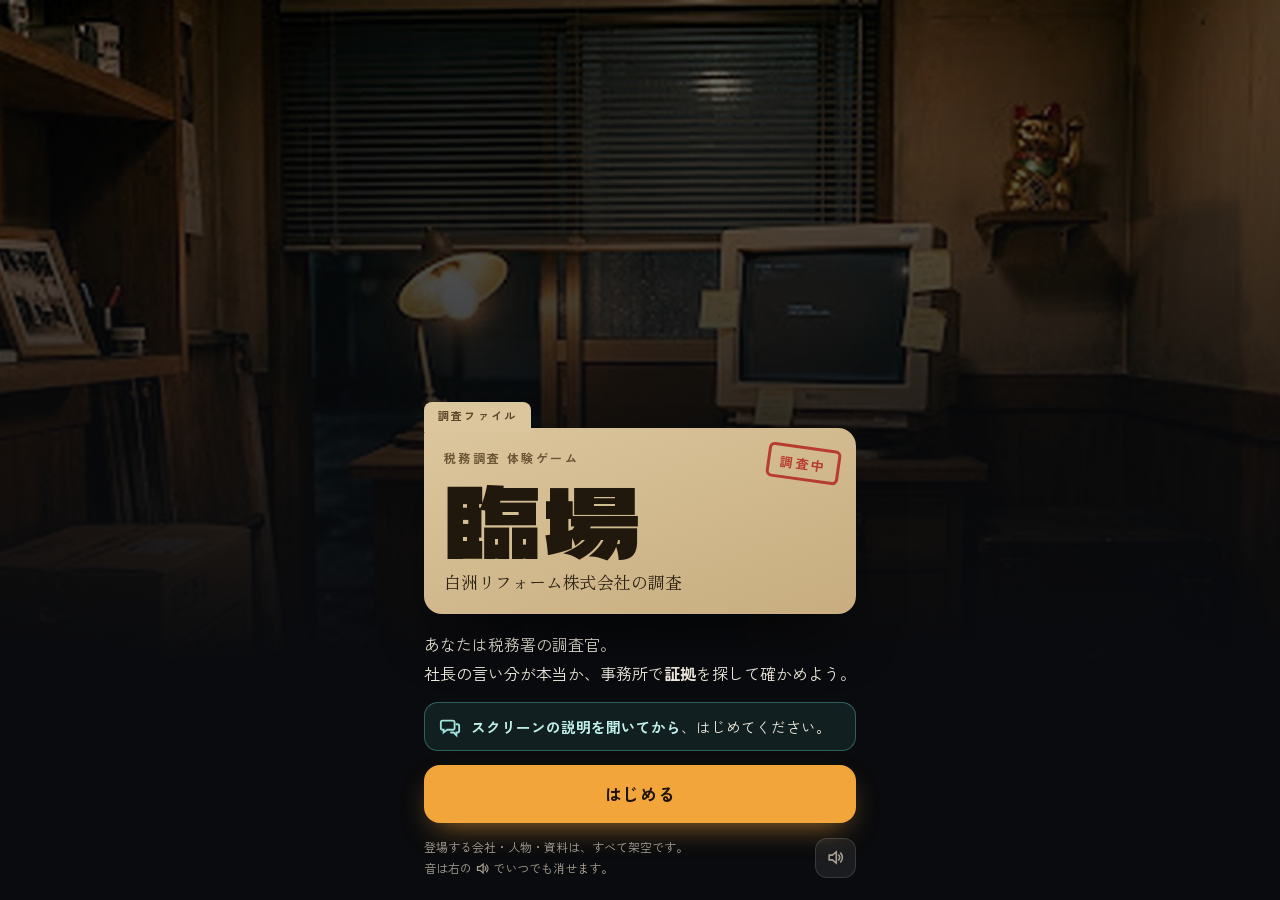
==== commit 37bdeebc: "v7: 場所ごとの3Dの机・棚・壁・金庫で資料を選ぶ（three.js同梱、左右になぞって少し見回せる） Co-Authored-By: Claude Opus 5.5 <noreply@anthro" ====
--- a/index.html
+++ b/index.html
@@ -4,8 +4,8 @@
 <meta charset="utf-8">
 <meta name="viewport" content="width=device-width,initial-scale=1,viewport-fit=cover">
 <meta name="theme-color" content="#13161d">
-<title>臨場 浜風珈琲</title>
-<meta name="description" content="班で手分けして喫茶店を調べ、社長の説明を証拠で確かめる税務調査体験ゲーム（すべて架空）。">
+<title>臨場 白洲リフォーム</title>
+<meta name="description" content="会社の事務所で資料に当たりをつけ、社長の言い分を証拠で確かめる税務調査体験ゲーム（すべて架空）。">
 <link rel="preconnect" href="https://fonts.googleapis.com">
 <link rel="preconnect" href="https://fonts.gstatic.com" crossorigin>
 <link rel="stylesheet" href="https://fonts.googleapis.com/css2?family=Dela+Gothic+One&family=Zen+Kaku+Gothic+New:wght@400;700&family=Zen+Kurenaido&family=Zen+Old+Mincho:wght@600&display=swap">
@@ -21,6 +21,8 @@
 <script src="js/case.js"></script>
 <script src="js/audio.js"></script>
 <script src="js/assets.js"></script>
+<script src="js/vendor/three.min.js"></script>
+<script src="js/scene3d.js"></script>
 <script src="js/app.js"></script>
 </body>
 </html>
--- a/css/app.css
+++ b/css/app.css
@@ -1,4 +1,4 @@
-/* 臨場 v2 ― 資料が主役の「調査ファイル」デザイン（暗い机の上に紙の資料。1テーマ固定） */
+/* 臨場 v4 ― 司会主導。スクリーンで説明 → 各自が当たりをつけて調べる → 班で相談 → 答え合わせ（暗い机に紙の資料。1テーマ固定） */
 :root{
   --desk:#13161d; --desk-2:#1b2029; --desk-3:#242a35;
   --ink:#f1ebdf; --dim:#a7a093; --line:rgba(241,235,223,.14);
@@ -16,92 +16,78 @@
 *{box-sizing:border-box}
 [hidden]{display:none!important}
 html,body{height:100%;margin:0}
-body{background:var(--desk);color:var(--ink);font-family:var(--f-ui);font-size:15px;line-height:1.6;-webkit-tap-highlight-color:transparent;
+body{background:var(--desk);color:var(--ink);font-family:var(--f-ui);font-size:16px;line-height:1.65;-webkit-tap-highlight-color:transparent;touch-action:manipulation;-webkit-text-size-adjust:100%;
   background-image:radial-gradient(120% 80% at 50% -10%,#232a38 0%,transparent 60%),radial-gradient(80% 60% at 100% 110%,#1d1a16 0%,transparent 60%);background-attachment:fixed}
 button{font:inherit;color:inherit;border:0;background:none;padding:0;cursor:pointer}
 button:focus-visible{outline:2px solid var(--amber);outline-offset:3px}
 b{font-weight:700}
 .wrap{max-width:34rem;margin:0 auto;padding:0 var(--gx)}
 
-/* ---------- 部品 ---------- */
-.btn{display:flex;align-items:center;justify-content:center;gap:8px;width:100%;min-height:54px;padding:12px 18px;border-radius:14px;font-weight:700;font-size:16px;letter-spacing:.05em;
-  transition:transform .12s ease,filter .12s ease,opacity .2s}
+
+/* ---------- ボタン・小物 ---------- */
+.btn{display:flex;flex-direction:column;align-items:center;justify-content:center;gap:2px;width:100%;min-height:58px;padding:12px 18px;border-radius:16px;font-weight:700;font-size:17px;letter-spacing:.04em;transition:transform .12s ease,opacity .2s}
 .btn:active{transform:scale(.97)}
-.btn-main{background:var(--amber);color:var(--amber-ink);box-shadow:0 10px 30px -10px rgba(242,165,58,.6)}
-.btn-red{background:var(--red);color:#fff;box-shadow:0 10px 30px -10px rgba(226,85,63,.6)}
-.btn-ghost{background:rgba(255,255,255,.05);border:1px solid var(--line)}
-.btn[disabled]{opacity:.35;pointer-events:none;box-shadow:none}
-.btn small{font-weight:400;font-size:12px;opacity:.8}
-.chip{display:inline-flex;align-items:center;gap:6px;height:28px;padding:0 10px;border-radius:999px;font-size:12px;font-weight:700;letter-spacing:.04em;background:rgba(255,255,255,.07);border:1px solid var(--line)}
-.code{display:inline-flex;align-items:center;justify-content:center;min-width:44px;height:28px;padding:0 8px;border-radius:7px;font-weight:700;font-size:14px;letter-spacing:.04em;
-  color:#fff;background:var(--c,var(--amber));box-shadow:inset 0 -2px 0 rgba(0,0,0,.18);font-variant-numeric:tabular-nums}
-.code.big{height:44px;min-width:76px;font-size:22px;border-radius:10px}
-.eyebrow{font-size:11px;letter-spacing:.24em;color:var(--amber);font-weight:700}
+.btn-main{background:var(--amber);color:var(--amber-ink);box-shadow:0 12px 30px -12px rgba(242,165,58,.7)}
+.btn-red{background:var(--red);color:#fff;box-shadow:0 12px 30px -12px rgba(226,85,63,.7)}
+.btn-ghost{background:rgba(255,255,255,.06);border:1px solid var(--line)}
+.btn[disabled]{background:rgba(255,255,255,.08);color:var(--dim);box-shadow:none;pointer-events:none;border:0}
+.btn small{font-weight:400;font-size:12px;opacity:.8;letter-spacing:0}
+.ib{position:relative;display:inline-flex;align-items:center;justify-content:center;gap:5px;height:40px;min-width:40px;padding:0 10px;border-radius:12px;background:rgba(255,255,255,.07);border:1px solid var(--line);font-size:13px;font-weight:700}
+.ib svg{width:19px;height:19px;flex:none}
+.ib.off{color:var(--dim)}
+.ib.hint{background:rgba(242,165,58,.14);border-color:rgba(242,165,58,.45);color:#ffd08a}
+.ib .badge{position:absolute;top:-6px;right:-6px;min-width:19px;height:19px;padding:0 5px;border-radius:999px;background:var(--amber);color:var(--amber-ink);font-size:11px;display:grid;place-items:center}
+.rt{display:inline-grid;place-items:center;width:26px;height:26px;border-radius:8px;background:var(--c);color:#fff;font-weight:700;font-size:13px;flex:none}
+.eyebrow{font-size:12px;letter-spacing:.18em;color:var(--amber);font-weight:700;margin:0}
 h1,h2,h3{margin:0;font-weight:700;line-height:1.35}
-.muted{color:var(--dim)}
-.icon-btn{display:inline-flex;align-items:center;gap:6px;height:40px;padding:0 12px;border-radius:999px;background:rgba(255,255,255,.06);border:1px solid var(--line);font-size:13px;font-weight:700;white-space:nowrap;position:relative}
-.icon-btn svg{width:18px;height:18px;flex:none}
-.icon-btn .badge{position:absolute;top:-5px;right:-5px;min-width:19px;height:19px;padding:0 5px;border-radius:999px;background:var(--amber);color:var(--amber-ink);font-size:11px;display:grid;place-items:center}
-.icon-btn.muted-snd{color:var(--dim)}
-
-/* ---------- 画面 ---------- */
-.screen{min-height:100dvh;padding-top:calc(var(--top) + 64px);padding-bottom:calc(var(--bot) + 96px);animation:scrIn .35s ease}
-@keyframes scrIn{from{opacity:0;transform:translateY(8px)}}
+.empty{color:var(--dim);font-size:14px}
+.back{color:var(--dim);font-size:14px;font-weight:700;padding:8px 0}
+.top-row{display:flex;justify-content:space-between;align-items:center;margin-bottom:6px}
+
+/* ---------- 画面の骨組み ---------- */
+.screen{min-height:100dvh;padding-top:calc(var(--top) + 74px);padding-bottom:calc(var(--bot) + 110px);animation:scrIn .35s ease}
 .screen.plain{padding-top:var(--top)}
-
-/* 上の帯 */
-#bar{position:fixed;left:0;right:0;top:0;z-index:20;padding:var(--top) var(--gx) 10px;background:linear-gradient(180deg,rgba(19,22,29,.98) 70%,rgba(19,22,29,0));}
+@keyframes scrIn{from{opacity:0;transform:translateY(6px)}}
+#bar{position:fixed;left:0;right:0;top:0;z-index:20;padding:var(--top) var(--gx) 10px;background:rgba(19,22,29,.96);backdrop-filter:blur(8px);-webkit-backdrop-filter:blur(8px);border-bottom:1px solid var(--line)}
 #bar .row{max-width:34rem;margin:0 auto;display:flex;align-items:center;gap:8px}
-#bar .act{flex:1;min-width:0}
-#bar .act small{display:block;font-size:10.5px;letter-spacing:.2em;color:var(--role);font-weight:700}
-#bar .act strong{display:block;font-size:15px;white-space:nowrap;overflow:hidden;text-overflow:ellipsis}
-.steps{max-width:34rem;margin:8px auto 0;display:grid;grid-template-columns:repeat(4,1fr);gap:4px}
-.steps i{height:3px;border-radius:2px;background:rgba(255,255,255,.12)}
-.steps i.on{background:var(--role)}
-@media (max-width:400px){.icon-btn .t{display:none}.icon-btn{padding:0 10px}}
-
-/* いまやること */
-.todo{display:flex;gap:10px;align-items:flex-start;margin:6px 0 16px;padding:12px 14px;border-radius:14px;background:rgba(242,165,58,.08);border:1px solid rgba(242,165,58,.3)}
-.todo::before{content:"";flex:none;width:8px;height:8px;margin-top:8px;border-radius:50%;background:var(--amber);box-shadow:0 0 0 4px rgba(242,165,58,.2)}
-.todo p{margin:0;font-weight:700;font-size:15px}
-.todo small{display:block;font-weight:400;color:var(--dim);font-size:12.5px}
-
-/* 相談の合図 */
-.huddle{display:flex;gap:12px;align-items:center;margin:14px 0;padding:14px;border-radius:16px;background:linear-gradient(135deg,rgba(79,179,169,.18),rgba(143,140,240,.14));border:1px solid rgba(79,179,169,.45)}
-.huddle .ic{flex:none;width:44px;height:44px;border-radius:12px;display:grid;place-items:center;background:rgba(255,255,255,.08)}
-.huddle .ic svg{width:26px;height:26px}
-.huddle p{margin:0;font-size:14px;line-height:1.55}
-.huddle b{color:#9fe3da}
+#bar .where{flex:1;min-width:0;display:flex;align-items:baseline;gap:8px;white-space:nowrap;overflow:hidden}
+#bar .sn{font-family:var(--f-disp);font-size:15px;color:var(--amber);letter-spacing:.04em}
+#bar .sn i{font-style:normal;font-family:var(--f-ui);font-size:11px;color:var(--dim);margin-left:2px}
+#bar .nm{font-weight:700;font-size:16px;overflow:hidden;text-overflow:ellipsis}
+#bar .me{display:flex;gap:3px}
+#bar .me .rt{width:22px;height:22px;font-size:11px;border-radius:6px}
+.segs{max-width:34rem;margin:9px auto 0;display:grid;grid-template-columns:repeat(5,1fr);gap:4px}
+.segs i{height:4px;border-radius:2px;background:rgba(255,255,255,.12)}
+.segs i.on{background:var(--amber)}
+@media (max-width:370px){.ib.hint span{display:none}#bar .me{display:none}}
+
+/* いまやること（どの画面も同じ形） */
+.mission{margin:4px 0 18px}
+.mission h1{font-size:clamp(22px,6.4vw,27px);line-height:1.4;letter-spacing:.01em}
+.mission h1 em{font-style:normal;color:var(--amber);background:linear-gradient(transparent 62%,rgba(242,165,58,.28) 62%)}
+.mission p{margin:8px 0 0;font-size:15px;color:#cfc8ba;line-height:1.7}
+.mission b{color:#ffd08a}
+
+/* 下の大きなボタン */
+.cta{position:fixed;left:0;right:0;bottom:0;z-index:15;padding:16px var(--gx) var(--bot);background:linear-gradient(0deg,var(--desk) 72%,rgba(19,22,29,0))}
+.cta .in{max-width:34rem;margin:0 auto;display:flex;gap:8px}
+.cta .btn-ghost:first-child:not(:only-child){flex:0 0 auto;width:auto;padding:0 18px}
 
 /* ---------- タイトル ---------- */
 #title{display:flex;flex-direction:column;justify-content:flex-end;min-height:100dvh;padding:var(--top) 0 calc(var(--bot) + 8px);position:relative;overflow:hidden}
-#title .bg{position:absolute;inset:0;background-size:cover;background-position:60% 50%;filter:brightness(.42) saturate(.9);transform:scale(1.06);animation:drift 24s ease-in-out infinite alternate}
-@keyframes drift{to{transform:scale(1.12) translateX(-2%)}}
-#title .bg::after{content:"";position:absolute;inset:0;background:linear-gradient(180deg,rgba(19,22,29,.1) 0%,rgba(19,22,29,.75) 45%,var(--desk) 78%)}
+#title .bg{position:absolute;inset:0;background-size:cover;background-position:58% 40%;filter:brightness(.5) saturate(.95)}
+#title .bg::after{content:"";position:absolute;inset:0;background:linear-gradient(180deg,rgba(19,22,29,0) 0%,rgba(19,22,29,.6) 42%,var(--desk) 74%)}
 #title .wrap{position:relative;display:flex;flex-direction:column;gap:14px}
-.file{position:relative;padding:22px 20px 18px;border-radius:6px 16px 16px 16px;background:linear-gradient(160deg,#d9c39a,#c7ad7f);color:#2c2112;box-shadow:0 30px 60px -20px rgba(0,0,0,.7)}
-.file::before{content:"調査ファイル";position:absolute;left:0;top:-26px;height:26px;padding:4px 14px 0;border-radius:8px 8px 0 0;background:#d9c39a;font-size:11px;letter-spacing:.2em;font-weight:700;color:#5b4527}
-.file h1{font-family:var(--f-disp);font-weight:400;font-size:clamp(60px,20vw,96px);line-height:1;letter-spacing:.04em;color:#20180c}
-.file .case{font-family:var(--f-doc);font-size:17px;margin-top:6px}
-.file .stamp{position:absolute;right:16px;top:16px;transform:rotate(8deg);padding:4px 10px;border:3px solid #b3261e;color:#b3261e;font-weight:700;letter-spacing:.2em;font-size:13px;border-radius:6px;opacity:.85}
-.lead{font-size:15px;line-height:1.8;margin:6px 0 0}
-.t-foot{font-size:11.5px;color:var(--dim);line-height:1.7;display:flex;gap:12px;align-items:flex-start;justify-content:space-between}
-
-/* ---------- 担当えらび ---------- */
-.role-grid{display:grid;grid-template-columns:1fr 1fr;gap:10px}
-.role-card{text-align:left;padding:14px;border-radius:16px;background:var(--desk-2);border:1px solid var(--line);display:flex;flex-direction:column;gap:6px;min-height:150px;position:relative;transition:border-color .2s,transform .15s}
-.role-card:active{transform:scale(.98)}
-.role-card .mk{width:40px;height:40px;border-radius:11px;display:grid;place-items:center;font-weight:700;font-size:19px;color:#fff;background:var(--c)}
-.role-card strong{font-size:16px}
-.role-card span{font-size:12.5px;color:var(--dim);line-height:1.55}
-.role-card[aria-pressed="true"]{border-color:var(--c);box-shadow:0 0 0 2px var(--c) inset;background:color-mix(in srgb,var(--c) 12%,var(--desk-2))}
-.role-card[aria-pressed="true"]::after{content:"✓";position:absolute;right:12px;top:10px;font-weight:700;color:var(--c);font-size:18px}
-.also{margin-top:14px;padding:14px;border-radius:14px;background:var(--desk-2);border:1px dashed var(--line)}
-.also p{margin:0 0 8px;font-size:13px}
-.also .opts{display:flex;flex-wrap:wrap;gap:8px}
-.also .opts button{height:40px;padding:0 14px;border-radius:999px;border:1px solid var(--line);font-size:13px;font-weight:700}
-.also .opts button[aria-pressed="true"]{background:var(--c);border-color:var(--c);color:#fff}
-
+.file{position:relative;padding:20px 20px 18px;border-radius:6px 18px 18px 18px;background:linear-gradient(160deg,#dcc69d,#c7ad7f);color:#2c2112;box-shadow:0 30px 60px -20px rgba(0,0,0,.7)}
+.file::before{content:"調査ファイル";position:absolute;left:0;top:-26px;height:26px;padding:4px 14px 0;border-radius:8px 8px 0 0;background:#dcc69d;font-size:11px;letter-spacing:.2em;font-weight:700;color:#5b4527}
+.file .kick{margin:0;font-size:12px;letter-spacing:.2em;font-weight:700;color:#6b5434}
+.file h1{font-family:var(--f-disp);font-weight:400;font-size:clamp(60px,20vw,96px);line-height:1.05;letter-spacing:.04em;color:#20180c}
+.file .case{font-family:var(--f-doc);font-size:17px}
+.file .stamp{position:absolute;right:16px;top:18px;transform:rotate(8deg);padding:4px 10px;border:3px solid #b3261e;color:#b3261e;font-weight:700;letter-spacing:.2em;font-size:13px;border-radius:6px;opacity:.85}
+.lead{font-size:16px;line-height:1.8;margin:2px 0 0}
+.t-foot{font-size:12px;color:var(--dim);line-height:1.7;display:flex;gap:12px;align-items:center;justify-content:space-between}
+
+/* ---------- 紙の資料 ---------- */
 /* ---------- 紙の資料 ---------- */
 .paper{position:relative;background:var(--paper);color:var(--paper-ink);border-radius:6px;padding:18px 16px 16px;font-family:var(--f-doc);
   box-shadow:0 1px 0 rgba(255,255,255,.6) inset,0 24px 50px -24px rgba(0,0,0,.8),0 2px 6px rgba(0,0,0,.25);
@@ -127,17 +113,6 @@
 tr.hl td{background:rgba(226,85,63,.1);font-weight:700}
 .hand,.hand *{font-family:var(--f-hand)!important}
 
-/* 第1幕：タップできる数字 */
-[data-hit]{position:relative;cursor:pointer;border-radius:6px;transition:background .2s}
-.hit-mode [data-hit]{background:rgba(242,165,58,.16);box-shadow:inset 0 0 0 1.5px rgba(242,165,58,.55);animation:hitPulse 2s ease-in-out infinite}
-@keyframes hitPulse{50%{box-shadow:inset 0 0 0 1.5px rgba(242,165,58,.2)}}
-[data-hit].found{background:rgba(226,85,63,.16)!important;box-shadow:inset 0 0 0 2px var(--red)!important;animation:none!important}
-[data-hit].found.meh{background:rgba(0,0,0,.06)!important;box-shadow:inset 0 0 0 1.5px var(--paper-dim)!important}
-svg [data-hit]{fill:var(--red)}
-.mini-chart .bars{display:flex;align-items:flex-end;gap:4px;height:90px;padding:0 2px;border-bottom:1px solid var(--paper-line)}
-.mini-chart .bars i{flex:1;height:var(--h);background:#c9b994;border-radius:3px 3px 0 0;position:relative}
-.mini-chart .bars i span{position:absolute;bottom:-18px;left:50%;transform:translateX(-50%);font-size:10px;color:var(--paper-dim);font-style:normal;font-family:var(--f-ui)}
-.mini-chart p{margin:24px 0 0;font-size:13px}
 .web{margin-top:14px;border:1px solid var(--paper-line);border-radius:8px;overflow:hidden;background:#fff;font-family:var(--f-ui)}
 .web-bar{font-size:11px;padding:5px 10px;background:#ece6d8;color:var(--paper-dim)}
 .web h4{margin:10px 12px 0;font-size:14px}
@@ -150,58 +125,6 @@
 .line-chart circle{fill:var(--paper-ink)}
 .line-chart .hot-t{fill:var(--red);font-weight:700}
 
-.finds{margin-top:14px;display:flex;flex-direction:column;gap:8px}
-.find{display:flex;gap:10px;align-items:flex-start;padding:11px 12px;border-radius:12px;background:var(--desk-2);border:1px solid var(--line);font-size:14px;animation:scrIn .3s ease}
-.find .dot{flex:none;width:10px;height:10px;border-radius:50%;margin-top:7px;background:var(--red)}
-.find.meh .dot{background:var(--dim)}
-.find b{color:#ffc58a}
-
-/* 仮説カード */
-.hypo{display:flex;flex-direction:column;gap:8px}
-.hypo button{display:flex;gap:12px;align-items:center;text-align:left;padding:14px;border-radius:14px;background:var(--paper);color:var(--paper-ink);font-family:var(--f-doc);font-size:15.5px;box-shadow:0 10px 24px -14px rgba(0,0,0,.8);transition:transform .15s}
-.hypo button::before{content:"";flex:none;width:22px;height:22px;border-radius:6px;border:2px solid var(--paper-dim)}
-.hypo button[aria-pressed="true"]{transform:translateX(6px);box-shadow:0 0 0 3px var(--amber),0 10px 24px -14px rgba(0,0,0,.8)}
-.hypo button[aria-pressed="true"]::before{background:var(--amber);border-color:var(--amber);box-shadow:inset 0 0 0 3px var(--paper)}
-
-/* ---------- 第2幕 ---------- */
-.clock{display:flex;align-items:center;gap:10px;margin-bottom:12px}
-.clock .bar{flex:1;height:10px;border-radius:999px;background:rgba(255,255,255,.08);overflow:hidden}
-.clock .bar i{display:block;height:100%;width:var(--w);background:linear-gradient(90deg,var(--role),color-mix(in srgb,var(--role) 60%,#fff));transition:width .6s ease}
-.clock b{font-variant-numeric:tabular-nums;font-size:15px;white-space:nowrap}
-.tabs{display:grid;grid-template-columns:1fr 1fr;gap:6px;padding:4px;border-radius:14px;background:var(--desk-2);border:1px solid var(--line);margin-bottom:14px}
-.tabs button{height:44px;border-radius:10px;font-weight:700;font-size:14px;color:var(--dim)}
-.tabs button[aria-selected="true"]{background:var(--desk-3);color:var(--ink);box-shadow:0 2px 8px rgba(0,0,0,.3)}
-.who-switch{display:flex;gap:6px;margin-bottom:12px}
-.who-switch button{flex:1;height:40px;border-radius:10px;border:1px solid var(--line);font-size:13px;font-weight:700}
-.who-switch button[aria-pressed="true"]{background:var(--c);border-color:var(--c);color:#fff}
-
-.boss-card{position:relative;display:grid;grid-template-columns:120px 1fr;gap:0;border-radius:18px;overflow:hidden;background:#251a17;border:1px solid rgba(226,85,63,.3);margin-bottom:12px;min-height:150px}
-.boss-card .pic{position:relative;overflow:hidden;background-color:#2a1b17;background-repeat:no-repeat}
-.boss-card .pic img{position:absolute;left:50%;bottom:-40%;width:170%;transform:translateX(-50%);filter:drop-shadow(0 10px 20px rgba(0,0,0,.6))}
-.boss-card .say{padding:14px 14px 14px 12px;display:flex;flex-direction:column;justify-content:center;gap:6px}
-.boss-card .say small{font-size:11px;letter-spacing:.14em;color:#f0a090;font-weight:700}
-.boss-card .say p{margin:0;font-family:var(--f-doc);font-size:16px;line-height:1.7}
-.boss-card .say .key{align-self:flex-start}
-.qlist{display:flex;flex-direction:column;gap:8px}
-.q{display:flex;align-items:center;gap:10px;text-align:left;padding:13px 14px;border-radius:14px;background:var(--desk-2);border:1px solid var(--line);font-size:14.5px;line-height:1.5}
-.q .cost{margin-left:auto;flex:none;font-size:12px;color:var(--dim);white-space:nowrap}
-.q.done{opacity:.55}
-.q.done .cost{color:var(--teal)}
-.q[disabled]{opacity:.35}
-
-.place{display:flex;align-items:center;gap:12px;text-align:left;padding:12px;border-radius:14px;background:var(--desk-2);border:1px solid var(--line);width:100%}
-.place .ph{flex:none;width:56px;height:56px;border-radius:10px;background-size:cover;background-position:center;filter:saturate(.9) brightness(.9);display:grid;place-items:center;font-size:24px}
-.place .tx{flex:1;min-width:0}
-.place .tx small{display:block;font-size:11.5px;color:var(--dim)}
-.place .tx strong{display:block;font-size:15px}
-.place .cost{flex:none;font-size:12px;color:var(--dim);text-align:right;white-space:nowrap}
-.place.done{border-color:rgba(79,179,169,.4)}
-.place.done .cost{color:var(--teal)}
-.place[disabled]{opacity:.35}
-.places{display:flex;flex-direction:column;gap:8px}
-.scene-strip{height:120px;border-radius:16px;margin-bottom:12px;background-size:cover;background-position:center 55%;position:relative;overflow:hidden;border:1px solid var(--line)}
-.scene-strip::after{content:attr(data-label);position:absolute;left:12px;bottom:10px;font-size:12px;font-weight:700;letter-spacing:.14em;padding:4px 10px;border-radius:999px;background:rgba(0,0,0,.55)}
-.scene-strip::before{content:"";position:absolute;inset:0;background:linear-gradient(180deg,transparent 40%,rgba(0,0,0,.55))}
 
 /* ---------- シート（下からの紙・確認） ---------- */
 .sheet{position:fixed;inset:0;z-index:40;display:flex;align-items:flex-end;justify-content:center;background:rgba(5,6,10,.7);backdrop-filter:blur(4px);-webkit-backdrop-filter:blur(4px);animation:fadeIn .2s ease}
@@ -232,31 +155,6 @@
 #talk.narr .box{grid-template-columns:1fr}
 #talk.narr .face{display:none}
 #talkdim{position:fixed;inset:0;z-index:45;background:rgba(5,6,10,.55)}
-
-/* ---------- 第3幕 ---------- */
-.mycodes{display:flex;flex-direction:column;gap:8px}
-.mycode{display:flex;align-items:center;gap:12px;padding:12px;border-radius:14px;background:var(--desk-2);border:1px solid var(--line);text-align:left;width:100%}
-.mycode .tx{flex:1;font-size:14px;line-height:1.45}
-.mycode .tx small{display:block;color:var(--dim);font-size:12px}
-.slot{border-radius:18px;background:var(--desk-2);border:1px solid var(--line);padding:14px;margin-bottom:12px;position:relative}
-.slot.won{border-color:rgba(79,179,169,.6);background:color-mix(in srgb,var(--teal) 10%,var(--desk-2))}
-.slot .st{font-family:var(--f-doc);font-size:16px;margin:4px 0 10px}
-.slot .locked{display:flex;align-items:center;gap:10px;color:var(--dim);font-size:14px}
-.slot .pair{display:grid;grid-template-columns:1fr auto 1fr;gap:8px;align-items:center}
-.slot .pair .plus{color:var(--dim);font-weight:700}
-.pick{min-height:64px;border-radius:12px;border:1.5px dashed rgba(255,255,255,.25);display:flex;flex-direction:column;align-items:center;justify-content:center;gap:4px;padding:6px;font-size:12px;color:var(--dim);text-align:center;line-height:1.35}
-.pick.set{border-style:solid;border-color:var(--line);background:rgba(255,255,255,.04);color:var(--ink)}
-.slot .go{margin-top:10px}
-.slot .won-tag{position:absolute;right:12px;top:12px;font-weight:700;color:#9fe3da;font-size:13px;letter-spacing:.1em}
-.keypad{display:grid;grid-template-columns:repeat(5,1fr);gap:6px}
-.keypad button{height:52px;border-radius:12px;background:var(--desk-3);font-size:17px;font-weight:700;border:1px solid var(--line)}
-.keypad button.on{background:var(--c);border-color:var(--c);color:#fff}
-.kp-roles{display:grid;grid-template-columns:repeat(4,1fr);gap:6px;margin-bottom:8px}
-.kp-roles button{height:46px;border-radius:12px;font-weight:700;border:1px solid var(--line);font-size:15px}
-.kp-roles button[aria-pressed="true"]{background:var(--c);border-color:var(--c);color:#fff}
-.kp-show{min-height:52px;margin:12px 0 4px;padding:10px 12px;border-radius:12px;background:var(--desk);border:1px solid var(--line);display:flex;align-items:center;gap:10px;font-size:14px}
-.digits{display:flex;gap:8px;justify-content:center;margin:8px 0}
-.digits output{width:56px;height:64px;border-radius:12px;background:var(--desk);border:1px solid var(--line);display:grid;place-items:center;font-size:30px;font-weight:700;font-variant-numeric:tabular-nums}
 
 /* 対決の演出 */
 #face-off{position:fixed;inset:0;z-index:48;background:radial-gradient(90% 70% at 50% 30%,#3a1d18,#0b0707 75%);display:flex;flex-direction:column;justify-content:flex-end;align-items:center;overflow:hidden}
@@ -278,7 +176,11 @@
 #flash{position:fixed;inset:0;z-index:60;background:#fff;opacity:0;pointer-events:none}
 
 /* ---------- 結果 ---------- */
-.r-hero{text-align:center;padding:10px 0 6px}
+.r-hero{text-align:center;padding:10px 0 14px}
+.r-hero p{margin:14px 0 0}
+.r-hero p b{font-size:24px}
+.amounts .hl{color:var(--amber)}
+.learn .cap{margin-top:10px}
 .r-hero .stamp{display:inline-block;transform:rotate(-6deg);border:4px solid var(--red);color:var(--red);font-family:var(--f-disp);font-size:44px;padding:4px 18px;border-radius:10px;letter-spacing:.1em;animation:bannerIn .6s ease}
 .skills{display:flex;flex-direction:column;gap:10px;margin:16px 0}
 .skill{display:grid;grid-template-columns:1fr auto;gap:4px 12px;padding:14px;border-radius:14px;background:var(--desk-2);border:1px solid var(--line)}
@@ -331,3 +233,229 @@
 .photo-print p{text-align:center;font-family:var(--f-hand);margin:8px 0 0}
 #talk[hidden],#talkdim[hidden]{display:none!important}
 @media (max-height:500px){.scene-strip{height:72px}.boss-card{min-height:110px}}
+
+/* 登場人物 */
+.cast{display:grid;grid-template-columns:1fr 1fr;gap:8px;margin:0 0 14px}
+.cast>div{display:flex;gap:10px;align-items:center;padding:10px;border-radius:14px;background:var(--desk-2);border:1px solid var(--line)}
+.cast .pic{flex:none;width:46px;height:52px;border-radius:10px;background-color:#2a1b17;background-repeat:no-repeat}
+.cast .pic.team{display:grid;place-items:center;background:var(--amber);color:var(--amber-ink);font-weight:700;font-size:20px}
+.cast p{margin:0;font-size:14px;line-height:1.35}
+.cast small{display:block;font-size:11.5px;color:var(--dim);margin-top:2px}
+
+
+/* ===================== v4 ===================== */
+.segs.s3{grid-template-columns:repeat(3,1fr)}
+.lede{font-size:15px;line-height:1.75;margin:0;color:#d9d2c4}
+.lede b{color:#ffc58a}
+.after{margin:12px 2px 0;font-size:13.5px;color:var(--dim);line-height:1.7}
+.talk-badge{display:inline-flex;align-items:center;gap:8px;height:32px;padding:0 14px;border-radius:999px;background:rgba(79,179,169,.16);border:1px solid rgba(79,179,169,.55);color:#9fe3da;font-weight:700;font-size:13.5px;letter-spacing:.08em;margin-bottom:10px}
+.talk-badge svg{width:18px;height:18px}
+.talk-badge.lead{background:rgba(242,165,58,.16);border-color:rgba(242,165,58,.55);color:#ffd08a}
+table.fs td.mark{color:#b2321f;font-weight:700;background:rgba(226,85,63,.1);border-radius:4px}
+
+/* タイトル */
+.wait-note{display:flex;gap:10px;align-items:center;padding:12px 14px;border-radius:14px;background:rgba(79,179,169,.12);border:1px solid rgba(79,179,169,.45);font-size:14.5px;line-height:1.6}
+.wait-note svg{flex:none;width:22px;height:22px;color:#9fe3da}
+.wait-note b{color:#bff0e9}
+svg.inl{width:15px;height:15px;vertical-align:-3px}
+
+/* 社長の言い分 */
+.claims{display:flex;flex-direction:column;gap:10px}
+.claim-card{display:flex;gap:12px;align-items:flex-start;padding:14px;border-radius:16px;background:#2a1916;border:1px solid rgba(226,85,63,.42)}
+.cid{flex:none;display:inline-grid;place-items:center;width:30px;height:30px;border-radius:9px;background:var(--red);color:#fff;font-family:var(--f-disp);font-size:15px}
+.claim-card small{display:block;font-size:11.5px;color:#f0a090;font-weight:700;letter-spacing:.1em}
+.claim-card p{margin:2px 0 0;font-family:var(--f-doc);font-size:18px;line-height:1.55}
+.words{margin-top:16px;border-radius:14px;background:var(--desk-2);border:1px solid var(--line);padding:0 16px}
+.words summary{cursor:pointer;padding:14px 0;font-weight:700;font-size:14px;color:var(--dim)}
+.words-lede{margin:0 0 8px;font-size:13.5px;color:var(--dim)}
+.words-lede b{color:var(--ink)}
+.tancho{list-style:none;margin:0 0 14px;padding:0;display:flex;flex-direction:column;gap:8px}
+.tancho li{display:flex;flex-direction:column;padding:10px 12px;border-radius:12px;background:rgba(255,255,255,.04);border-left:4px solid var(--amber)}
+.tancho b{font-size:15px;color:#ffd08a}
+.tancho span{font-size:13.5px;color:#cfc8ba;line-height:1.6}
+.rules{margin-top:16px;display:flex;flex-direction:column;gap:8px}
+.rules>div{display:flex;gap:12px;align-items:flex-start;padding:12px 14px;border-radius:14px;background:var(--desk-2);border:1px solid var(--line)}
+.rules .n{flex:none;width:28px;height:28px;border-radius:50%;display:grid;place-items:center;background:var(--amber);color:var(--amber-ink);font-family:var(--f-disp);font-size:14px}
+.rules p{margin:0;font-size:14.5px;line-height:1.65}
+.rules b{color:#ffd08a}
+
+/* 場所えらび */
+.left{display:flex;align-items:center;gap:12px;padding:12px 16px;border-radius:14px;background:rgba(242,165,58,.1);border:1.5px solid rgba(242,165,58,.5);margin-bottom:16px}
+.left p{margin:0;font-weight:700;font-size:15px}
+.left p b{font-family:var(--f-disp);font-weight:400;font-size:26px;color:var(--amber);margin:0 2px;vertical-align:-2px}
+.left.zero{background:rgba(255,255,255,.05);border-color:var(--line)}
+.left.zero p b{color:var(--dim)}
+.dots4{display:flex;gap:5px}
+.dots4 i{width:14px;height:14px;border-radius:50%;background:var(--amber)}
+.dots4 i.used{background:transparent;border:2px solid rgba(255,255,255,.25)}
+.area{margin-bottom:16px}
+.area-head{position:relative;height:56px;border-radius:14px 14px 0 0;background-size:cover;background-position:center 55%;overflow:hidden;display:flex;align-items:center;padding:0 14px}
+.area-head::before{content:"";position:absolute;inset:0;background:linear-gradient(90deg,rgba(10,10,14,.88),rgba(10,10,14,.4))}
+.area-head span{position:relative;font-weight:700;font-size:16px;letter-spacing:.06em}
+.spots{display:flex;flex-direction:column;border:1px solid var(--line);border-top:0;border-radius:0 0 14px 14px;overflow:hidden}
+.spot{display:flex;align-items:center;gap:12px;padding:13px 14px;background:var(--desk-2);text-align:left;width:100%;border-top:1px solid var(--line);min-height:62px}
+.spot:first-child{border-top:0}
+.spot .ic{flex:none;width:36px;height:36px;border-radius:10px;display:grid;place-items:center;background:rgba(255,255,255,.06);color:var(--dim)}
+.spot .ic svg{width:19px;height:19px}
+.spot .tx{flex:1;min-width:0;display:flex;flex-direction:column}
+.spot .tx b{font-size:15.5px}
+.spot .tx small{font-size:12px;color:var(--dim)}
+.spot.seen .ic{background:rgba(79,179,169,.2);color:var(--teal)}
+.spot.lock{opacity:.45}
+.spot:active{background:var(--desk-3)}
+.ctag{flex:none;display:inline-block;padding:2px 9px;border-radius:999px;background:rgba(226,85,63,.18);color:#ffb3a6;font-size:11.5px;font-weight:700;margin-left:6px}
+.ctag.none{background:rgba(255,255,255,.08);color:var(--dim)}
+
+/* 1か所を調べる */
+.scene{position:relative;height:112px;border-radius:18px;background-size:cover;background-position:center 55%;overflow:hidden;margin-bottom:12px;display:flex;align-items:flex-end;gap:10px;padding:12px}
+.scene::before{content:"";position:absolute;inset:0;background:linear-gradient(90deg,rgba(10,10,14,.85),rgba(10,10,14,.35))}
+.scene .boss{position:relative;flex:none;width:70px;height:86px;border-radius:14px;background-repeat:no-repeat;background-color:#2a1b17;border:2px solid rgba(255,255,255,.15)}
+.scene p{position:relative;margin:0;font-family:var(--f-doc);font-size:15px}
+.scene small{display:block;font-family:var(--f-ui);font-size:11px;color:#f0a090;font-weight:700;margin-top:2px}
+.consent{margin:12px 0 4px;padding:16px;border-radius:16px;background:rgba(255,255,255,.05);border:1px solid var(--line)}
+.consent .tag{display:inline-block;padding:3px 10px;border-radius:999px;background:var(--teal);color:#06201d;font-size:12px;font-weight:700}
+.consent p{margin:8px 0 0;font-size:14px;color:var(--dim)}
+.consent blockquote{margin:6px 0 0;font-family:var(--f-doc);font-size:18px;line-height:1.7}
+.disclaim b{color:var(--ink)}
+.noticed{margin-top:14px;padding:14px 16px;border-radius:16px;background:rgba(242,165,58,.1);border:1.5px solid rgba(242,165,58,.5)}
+.noticed small{font-weight:700;color:#ffd08a;font-size:12.5px;letter-spacing:.1em}
+.noticed p{margin:4px 0 0;font-size:16px;line-height:1.7}
+.noticed p b{color:#ffc58a}
+h2.q{font-size:17px;margin:22px 0 10px}
+.pickc{display:grid;grid-template-columns:1fr 1fr;gap:8px}
+.pickc button{display:flex;align-items:center;gap:8px;text-align:left;padding:12px;border-radius:14px;background:var(--desk-2);border:1.5px solid var(--line);font-size:14px;font-weight:700;line-height:1.35;min-height:58px}
+.pickc button.none .cid{background:rgba(255,255,255,.12)}
+.pickc button[aria-pressed="true"]{border-color:var(--amber);background:rgba(242,165,58,.14)}
+
+/* 班で相談 */
+.tells{display:flex;flex-direction:column;gap:8px}
+.tell{display:flex;gap:12px;align-items:flex-start;padding:14px;border-radius:14px;background:var(--paper);color:var(--paper-ink);box-shadow:0 10px 24px -16px rgba(0,0,0,.8)}
+.tell .no{flex:none;width:26px;height:26px;border-radius:50%;display:grid;place-items:center;background:var(--amber);color:var(--amber-ink);font-weight:700;font-size:13px;margin-top:2px}
+.tell small{display:flex;flex-wrap:wrap;align-items:center;gap:2px;font-size:12px;color:var(--paper-dim);font-weight:700}
+.tell small .ctag{background:#f3d6cf;color:#a8281c}
+.tell small .ctag.none{background:#e6dfcf;color:var(--paper-dim)}
+.tell p{margin:4px 0 0;font-family:var(--f-doc);font-size:16.5px;line-height:1.7}
+.tell p b{color:#a8281c}
+.more{display:block;width:100%;margin-top:10px;padding:12px;border-radius:12px;border:1px dashed rgba(242,165,58,.5);color:#ffd08a;font-weight:700;font-size:14px}
+.leader-box{margin-top:22px;padding:18px 16px;border-radius:18px;background:var(--desk-2);border:1.5px solid rgba(242,165,58,.5)}
+.leader-box h2{font-size:19px;margin-bottom:6px}
+.leader-box h2 b{color:var(--amber)}
+.leader-box>p{margin:0 0 14px;font-size:14.5px;color:#cfc8ba;line-height:1.7}
+.leader-box>p b{color:#ffd08a}
+
+/* 班長の入力 */
+.answers{display:flex;flex-direction:column;gap:16px}
+.ans-row{display:flex;flex-direction:column;gap:6px}
+.pickbtn{display:flex;align-items:center;gap:10px;padding:14px 16px;border-radius:14px;border:2px dashed rgba(255,255,255,.25);text-align:left;min-height:60px}
+.pickbtn span{flex:none;font-size:12px;color:var(--dim);font-weight:700}
+.pickbtn b{flex:1;font-size:16px;color:#ffd08a}
+.pickbtn i{font-style:normal;font-size:12px;color:var(--dim)}
+.pickbtn.set{border:2px solid var(--amber);background:rgba(242,165,58,.1)}
+.pickbtn.set b{color:var(--ink)}
+.grp{margin:16px 0 6px;font-size:12.5px;font-weight:700;letter-spacing:.1em;color:var(--dim)}
+.choices{display:flex;flex-direction:column;gap:6px}
+.choices button{display:flex;flex-direction:column;text-align:left;padding:12px 14px;border-radius:12px;background:var(--desk-3);border:1.5px solid var(--line)}
+.choices button b{font-size:15px}
+.choices button small{font-size:12px;color:#9fe3da}
+.choices button[aria-pressed="true"]{border-color:var(--amber);background:rgba(242,165,58,.16)}
+.sheet .claim-card{margin-bottom:4px}
+
+/* 結果 */
+.res-list{display:flex;flex-direction:column;gap:8px;margin:8px 0 14px}
+.res-list>div{display:flex;align-items:center;gap:12px;padding:12px 14px;border-radius:14px;background:var(--desk-2);border:1px solid var(--line)}
+.res-list p{flex:1;margin:0;font-family:var(--f-doc);font-size:16px;line-height:1.5}
+.res-list small{display:block;font-family:var(--f-ui);font-size:12px;color:var(--dim)}
+.res-list b{font-size:13px}
+.res-list .win b{color:#9fe3da}
+.res-list .miss b{color:var(--dim)}
+.res-list .miss .cid{background:rgba(255,255,255,.14)}
+.look-up{display:flex;gap:12px;align-items:center;padding:16px;border-radius:16px;background:rgba(79,179,169,.14);border:1.5px solid rgba(79,179,169,.5);margin-top:8px}
+.look-up svg{flex:none;width:28px;height:28px;color:#9fe3da}
+.look-up p{margin:0;font-size:15px;line-height:1.7}
+
+/* ヒント */
+.mori-say{display:flex;gap:12px;align-items:center;margin-bottom:12px}
+.mori-say .pic{flex:none;width:52px;height:52px;border-radius:14px;background-color:#1d2b45;background-repeat:no-repeat}
+.mori-say p{margin:0;font-size:14.5px;line-height:1.6}
+.mori-say b{display:block;font-size:11.5px;letter-spacing:.14em;color:var(--amber)}
+.hint-list{display:flex;flex-direction:column;gap:10px}
+.hint-row{padding:12px 14px;border-radius:14px;background:var(--desk-3);border:1px solid var(--line)}
+.h-q{display:flex;align-items:center;gap:8px;margin:0;font-weight:700;font-size:14.5px}
+.h-q .cid{width:24px;height:24px;font-size:12px;border-radius:7px}
+.h-a{margin:8px 0 0;padding-left:32px;font-size:14.5px;line-height:1.65;color:#ffd08a}
+.h-more{margin:8px 0 0 32px;padding:7px 14px;border-radius:999px;background:rgba(242,165,58,.16);border:1px solid rgba(242,165,58,.5);color:#ffd08a;font-size:13px;font-weight:700}
+
+/* ===================== v5：資料がたくさん ===================== */
+.mark-help{margin:-6px 0 14px;font-size:13px;color:var(--dim)}
+.star{font-style:normal;color:rgba(255,255,255,.3)}
+.star.on{color:var(--amber)}
+.area-head{border-radius:14px}
+.area{margin-bottom:20px}
+.spotbox{margin-top:12px}
+.sp-name{display:flex;align-items:center;gap:6px;margin:0 2px 8px;font-weight:700;font-size:15px}
+.sp-name svg{width:16px;height:16px;color:var(--amber)}
+.sp-name small{font-weight:400;font-size:12px;color:var(--dim);margin-left:4px}
+.tiles{display:grid;grid-template-columns:repeat(auto-fill,minmax(150px,1fr));gap:8px}
+.tile{position:relative;display:flex;flex-direction:column;justify-content:space-between;gap:4px;min-height:58px;padding:9px 12px;text-align:left;border-radius:6px 12px 12px 12px;background:var(--paper);color:var(--paper-ink);box-shadow:0 8px 18px -12px rgba(0,0,0,.9);font-family:var(--f-doc)}
+.tile:nth-child(3n+2){transform:rotate(-.6deg)}
+.tile:nth-child(3n){transform:rotate(.5deg)}
+.tile .t-name{font-size:14.5px;font-weight:600;line-height:1.4}
+.tile .t-foot{display:flex;align-items:center;gap:4px;flex-wrap:wrap;min-height:18px;font-family:var(--f-ui)}
+.tile .ok{display:inline-flex;align-items:center;gap:2px;font-style:normal;font-size:11px;font-weight:700;color:#2f7f76}
+.tile .ok svg{width:12px;height:12px}
+.tile .ctag{margin-left:0;background:#f3d6cf;color:#a8281c}
+.tile .ctag.none{background:#e6dfcf;color:var(--paper-dim)}
+.tile .star{position:absolute;top:4px;right:8px;font-size:15px}
+.tile.seen{background:#e9e2d2}
+.tile.marked{box-shadow:0 0 0 2px var(--amber),0 8px 18px -12px rgba(0,0,0,.9)}
+.tile.lock{opacity:.5}
+.closed-doc{display:flex;gap:14px;align-items:center;padding:18px 16px;border-radius:16px;background:var(--paper);color:var(--paper-ink);margin-bottom:6px}
+.closed-doc svg{flex:none;width:34px;height:34px;color:var(--paper-dim)}
+.closed-doc p{margin:0;font-family:var(--f-doc);font-size:18px;line-height:1.5}
+.closed-doc small{font-family:var(--f-ui);font-size:13px;color:var(--paper-dim)}
+.closed-doc b{color:#a8281c}
+.cta .star-btn{flex:0 0 auto;width:auto;padding:0 14px;font-size:14px}
+.cta .star-btn.on{color:var(--amber);border-color:rgba(242,165,58,.6)}
+/* 資料の見た目 */
+.cert{display:flex;flex-direction:column;gap:6px;padding:16px;border:3px double #b7a57e;text-align:center;background:#fffdf6}
+.cert b{font-size:18px;letter-spacing:.1em}
+.cert small{color:var(--paper-dim);font-family:var(--f-ui)}
+.poster{display:flex;flex-direction:column;align-items:center;gap:6px;padding:16px;background:#fff6d8;border:1px solid #e3d29a;transform:rotate(-1deg);font-family:var(--f-ui)}
+.poster b{font-size:20px;color:#a8281c}
+.poster .big{font-size:22px;font-weight:700}
+.poster small{color:var(--paper-dim)}
+.poster.plain{background:#fff;border-color:var(--paper-line);transform:none}
+.poster.plain b{color:var(--paper-ink);font-size:16px}
+.memo-note{display:flex;flex-direction:column;gap:4px;padding:14px 16px;background:#fff9c4;box-shadow:2px 3px 0 rgba(0,0,0,.08);transform:rotate(1deg);font-size:17px;width:min(100%,280px);margin:0 auto}
+.memo-note b{color:#a8281c}
+.biz{display:flex;flex-direction:column;gap:4px;padding:16px 18px;background:#fff;border:1px solid var(--paper-line);width:min(100%,300px);margin:0 auto;box-shadow:0 4px 10px rgba(0,0,0,.1)}
+.biz small{font-family:var(--f-ui);color:var(--paper-dim)}
+.biz b{font-size:18px}
+.biz span{font-size:13px}
+.bags{display:flex;gap:8px;justify-content:center}
+.bags span{display:grid;place-items:center;text-align:center;width:88px;height:110px;border-radius:10px 10px 6px 6px;background:#b08a5a;color:#fff7e6;font-family:var(--f-ui);font-size:12px;font-weight:700;line-height:1.4;box-shadow:inset 0 -10px 0 rgba(0,0,0,.12)}
+
+/* ===== v7：場所のカードと3Dの机・棚 ===== */
+.spots{display:grid;gap:8px;margin:8px 0 18px}
+.spotcard{display:grid;grid-template-columns:1fr auto;align-items:center;gap:2px 10px;width:100%;text-align:left;padding:14px 14px;border-radius:10px;border:1px solid var(--line);background:rgba(255,255,255,.04);color:var(--ink);font:inherit;cursor:pointer;min-height:64px}
+.spotcard.has{border-color:rgba(241,235,223,.35)}
+.spotcard .sc-name{font-weight:700;font-size:16px;display:flex;align-items:center;gap:6px}
+.spotcard .sc-name svg{width:16px;height:16px}
+.spotcard .sc-sub{grid-column:1;font-size:13px;color:var(--dim)}
+.spotcard .sc-sub b{color:var(--ink);font-weight:600}
+.spotcard .sc-go{grid-row:1/3;grid-column:2;font-size:26px;color:var(--dim)}
+#s3d-host{margin:4px calc(-1 * var(--gx)) 6px}
+#s3d-host:empty{display:none}
+.s3d{position:relative;width:100%;overflow:hidden;background:#1c1a17}
+.s3d canvas{display:block;width:100%!important;height:100%!important}
+.s3d-labels{position:absolute;inset:0;pointer-events:none}
+.s3d-label{position:absolute;transform:translate(-50%,-50%);pointer-events:auto;display:inline-flex;align-items:center;gap:3px;max-width:min(46%,10em);padding:5px 9px;border-radius:14px;text-align:center;border:0;background:rgba(20,18,15,.82);color:#f7f2e6;font:600 12.5px/1.25 var(--f-ui);box-shadow:0 2px 8px rgba(0,0,0,.45);cursor:pointer}
+.s3d-label span{overflow:hidden;text-overflow:ellipsis}
+.s3d-label i{font-style:normal;color:#7fd39a}
+.s3d-label em{font-style:normal;color:#f2c14e}
+.s3d-label.seen{background:rgba(35,70,48,.9)}
+.s3d-label.lock{opacity:.55}
+#s3d-host.on + .grp{margin-top:14px}
+.s3d{touch-action:pan-y;user-select:none;-webkit-user-select:none}
+.s3d-hint{margin:6px 0 0;font-size:12px;color:var(--dim);text-align:center}
+#s3d-host:not(.on) + .s3d-hint{display:none}
